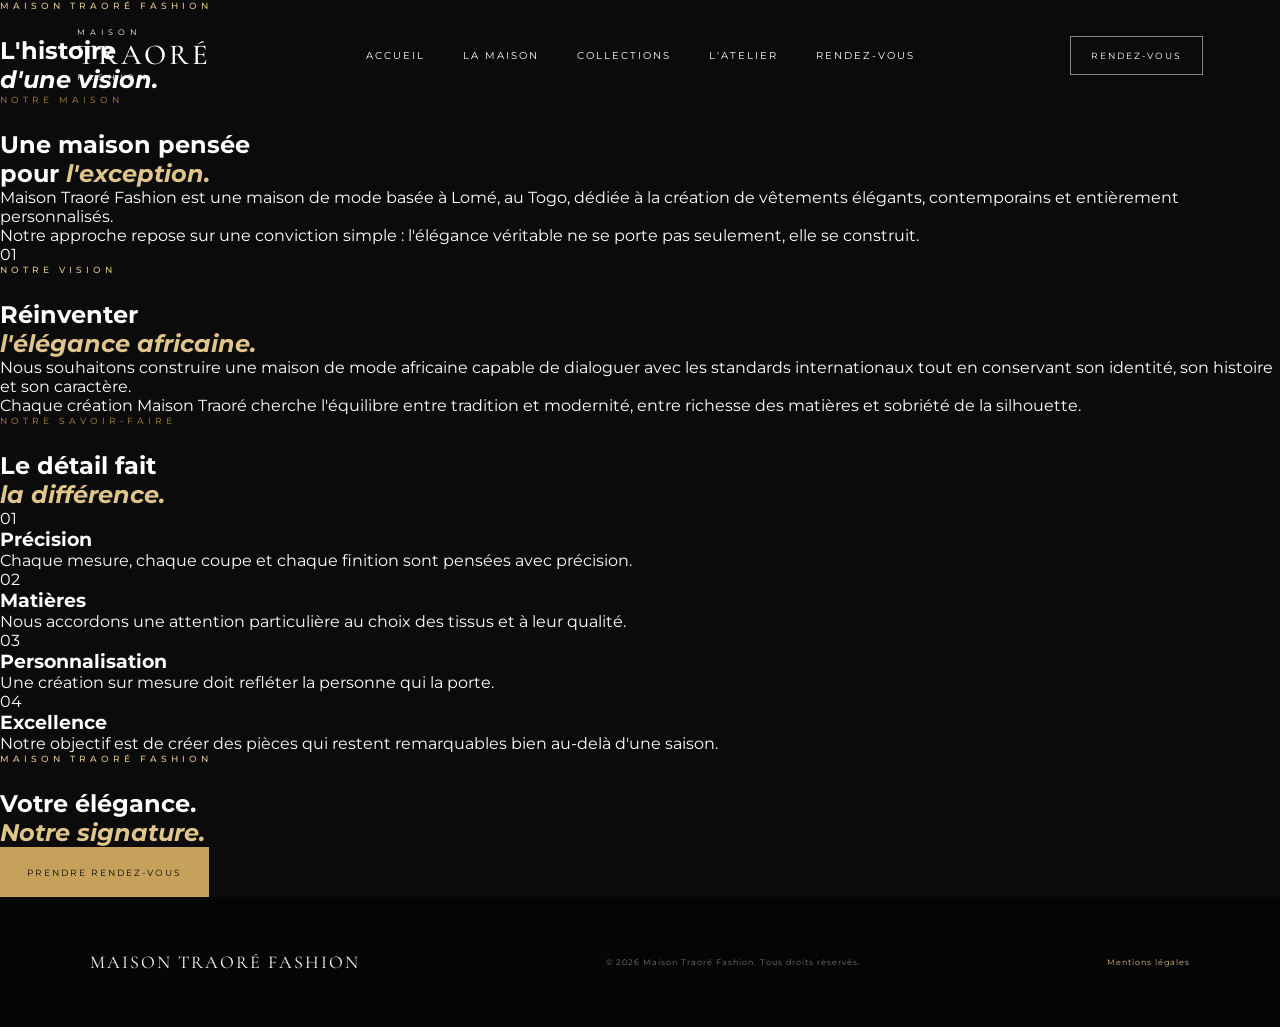
==== about.html @ be3bb326 "Create La Maison page" ====
<!DOCTYPE html>
<html lang="fr">
<head>
    <meta charset="UTF-8">
    <meta name="viewport" content="width=device-width, initial-scale=1.0">

    <title>La Maison | Maison Traoré Fashion</title>

    <meta name="description" content="Découvrez l'histoire, la vision et le savoir-faire de Maison Traoré Fashion à Lomé, Togo.">

    <link rel="preconnect" href="https://fonts.googleapis.com">
    <link rel="preconnect" href="https://fonts.gstatic.com" crossorigin>

    <link href="https://fonts.googleapis.com/css2?family=Cormorant+Garamond:wght@300;400;500;600;700&family=Montserrat:wght@300;400;500;600&display=swap" rel="stylesheet">

    <link rel="stylesheet" href="css/style.css">
</head>

<body>

    <!-- HEADER -->

    <header class="header">

        <a href="index.html" class="logo">
            <span>MAISON</span>
            <strong>TRAORÉ</strong>
            <span>FASHION</span>
        </a>

        <nav class="navigation">

            <a href="index.html">Accueil</a>
            <a href="about.html">La Maison</a>
            <a href="index.html#collections">Collections</a>
            <a href="index.html#atelier">L'Atelier</a>
            <a href="index.html#rendez-vous">Rendez-vous</a>

        </nav>

        <a href="index.html#rendez-vous" class="header-button">
            Rendez-vous
        </a>

        <button class="menu-button" aria-label="Menu">
            <span></span>
            <span></span>
        </button>

    </header>


    <!-- PAGE HERO -->

    <main>

        <section class="page-hero">

            <div class="page-hero-overlay"></div>

            <div class="page-hero-content">

                <p class="eyebrow">
                    MAISON TRAORÉ FASHION
                </p>

                <h1>
                    L'histoire<br>
                    <em>d'une vision.</em>
                </h1>

            </div>

        </section>


        <!-- INTRODUCTION -->

        <section class="about-intro">

            <p class="eyebrow dark">
                NOTRE MAISON
            </p>

            <h2>
                Une maison pensée<br>
                pour <em>l'exception.</em>
            </h2>

            <div class="about-text">

                <p>
                    Maison Traoré Fashion est une maison de mode basée à
                    Lomé, au Togo, dédiée à la création de vêtements
                    élégants, contemporains et entièrement personnalisés.
                </p>

                <p>
                    Notre approche repose sur une conviction simple :
                    l'élégance véritable ne se porte pas seulement,
                    elle se construit.
                </p>

            </div>

        </section>


        <!-- VISION -->

        <section class="vision">

            <div class="vision-number">
                01
            </div>

            <div class="vision-content">

                <p class="eyebrow">
                    NOTRE VISION
                </p>

                <h2>
                    Réinventer<br>
                    <em>l'élégance africaine.</em>
                </h2>

                <p>
                    Nous souhaitons construire une maison de mode africaine
                    capable de dialoguer avec les standards internationaux
                    tout en conservant son identité, son histoire et son
                    caractère.
                </p>

                <p>
                    Chaque création Maison Traoré cherche l'équilibre entre
                    tradition et modernité, entre richesse des matières et
                    sobriété de la silhouette.
                </p>

            </div>

        </section>


        <!-- SAVOIR FAIRE -->

        <section class="savoir-faire">

            <div class="savoir-heading">

                <p class="eyebrow dark">
                    NOTRE SAVOIR-FAIRE
                </p>

                <h2>
                    Le détail fait<br>
                    <em>la différence.</em>
                </h2>

            </div>


            <div class="savoir-grid">

                <div class="savoir-item">

                    <span>01</span>

                    <h3>
                        Précision
                    </h3>

                    <p>
                        Chaque mesure, chaque coupe et chaque finition
                        sont pensées avec précision.
                    </p>

                </div>


                <div class="savoir-item">

                    <span>02</span>

                    <h3>
                        Matières
                    </h3>

                    <p>
                        Nous accordons une attention particulière au choix
                        des tissus et à leur qualité.
                    </p>

                </div>


                <div class="savoir-item">

                    <span>03</span>

                    <h3>
                        Personnalisation
                    </h3>

                    <p>
                        Une création sur mesure doit refléter la personne
                        qui la porte.
                    </p>

                </div>


                <div class="savoir-item">

                    <span>04</span>

                    <h3>
                        Excellence
                    </h3>

                    <p>
                        Notre objectif est de créer des pièces qui restent
                        remarquables bien au-delà d'une saison.
                    </p>

                </div>

            </div>

        </section>


        <!-- SIGNATURE -->

        <section class="signature">

            <div>

                <p class="eyebrow">
                    MAISON TRAORÉ FASHION
                </p>

                <h2>
                    Votre élégance.<br>
                    <em>Notre signature.</em>
                </h2>

                <a href="index.html#rendez-vous" class="button button-gold">
                    Prendre rendez-vous
                </a>

            </div>

        </section>

    </main>


    <!-- FOOTER -->

    <footer class="footer">

        <div class="footer-logo">
            MAISON TRAORÉ FASHION
        </div>

        <p>
            © 2026 Maison Traoré Fashion. Tous droits réservés.
        </p>

        <a href="mentions-legales.html">
            Mentions légales
        </a>

    </footer>


    <script src="js/script.js"></script>

</body>
</html>
---- css/style.css ----
/* =====================================================
   MAISON TRAORÉ FASHION
   Luxury Haute Couture Website
   ===================================================== */

:root {
    --black: #0b0b0b;
    --dark: #111111;
    --cream: #f4f0e8;
    --white: #ffffff;
    --gold: #c6a15b;
    --gold-light: #e0c58b;
    --gray: #777777;

    --serif: "Cormorant Garamond", serif;
    --sans: "Montserrat", sans-serif;
}


/* ================= RESET ================= */

* {
    margin: 0;
    padding: 0;
    box-sizing: border-box;
}

html {
    scroll-behavior: smooth;
}

body {
    background: var(--black);
    color: var(--white);
    font-family: var(--sans);
    overflow-x: hidden;
}

a {
    color: inherit;
    text-decoration: none;
}

button {
    font-family: inherit;
}


/* ================= HEADER ================= */

.header {
    position: absolute;
    top: 0;
    left: 0;

    width: 100%;
    height: 110px;

    padding: 0 6vw;

    display: flex;
    align-items: center;
    justify-content: space-between;

    z-index: 100;
}

.logo {
    display: flex;
    flex-direction: column;

    line-height: 0.85;

    letter-spacing: 4px;
}

.logo span {
    font-size: 8px;
    letter-spacing: 5px;
}

.logo strong {
    margin: 7px 0;

    font-family: var(--serif);
    font-size: 29px;
    font-weight: 500;
    letter-spacing: 3px;
}

.navigation {
    display: flex;
    gap: 38px;
}

.navigation a {
    position: relative;

    font-size: 10px;
    letter-spacing: 2px;
    text-transform: uppercase;

    transition: 0.3s;
}

.navigation a::after {
    content: "";

    position: absolute;
    bottom: -8px;
    left: 0;

    width: 0;
    height: 1px;

    background: var(--gold);

    transition: 0.3s;
}

.navigation a:hover {
    color: var(--gold-light);
}

.navigation a:hover::after {
    width: 100%;
}

.header-button {
    border: 1px solid rgba(255,255,255,0.5);

    padding: 13px 20px;

    font-size: 9px;
    letter-spacing: 2px;
    text-transform: uppercase;

    transition: 0.3s;
}

.header-button:hover {
    background: var(--gold);
    border-color: var(--gold);
    color: var(--black);
}

.menu-button {
    display: none;
}


/* ================= HERO ================= */

.hero {
    position: relative;

    height: 100vh;
    min-height: 700px;

    display: flex;
    align-items: center;

    overflow: hidden;
}

.hero-image {
    position: absolute;
    inset: 0;

    background-image: url("../images/hero.jpg");
    background-size: cover;
    background-position: center;
    
    transform: scale(1.02);
}

.hero-overlay {
    position: absolute;
    inset: 0;

    background:
        linear-gradient(
            90deg,
            rgba(0,0,0,0.85) 0%,
            rgba(0,0,0,0.45) 45%,
            rgba(0,0,0,0.15) 100%
        );
}

.hero-content {
    position: relative;
    z-index: 2;

    width: min(900px, 90%);

    margin-left: 10vw;

    padding-top: 80px;
}

.eyebrow {
    color: var(--gold-light);

    font-size: 9px;
    font-weight: 500;

    letter-spacing: 4px;
    text-transform: uppercase;

    margin-bottom: 25px;
}

.hero h1 {
    font-family: var(--serif);

    font-size: clamp(70px, 9vw, 145px);

    line-height: 0.78;

    font-weight: 400;

    letter-spacing: -4px;
}

.hero h1 em,
h2 em {
    color: var(--gold-light);
    font-style: italic;
}

.hero-description {
    max-width: 470px;

    margin-top: 38px;

    color: rgba(255,255,255,0.75);

    font-size: 12px;
    line-height: 2;

    font-weight: 300;
}

.hero-buttons {
    display: flex;
    gap: 15px;

    margin-top: 40px;
}

.button {
    display: inline-flex;
    align-items: center;
    justify-content: center;

    min-height: 50px;

    padding: 0 27px;

    font-size: 9px;
    letter-spacing: 2px;
    text-transform: uppercase;

    transition: 0.35s;
}

.button-gold {
    background: var(--gold);
    color: var(--black);
}

.button-gold:hover {
    background: var(--gold-light);
    transform: translateY(-3px);
}

.button-outline {
    border: 1px solid rgba(255,255,255,0.55);
}

.button-outline:hover {
    background: var(--white);
    color: var(--black);
}

.hero-scroll {
    position: absolute;

    right: 5vw;
    bottom: 45px;

    display: flex;
    align-items: center;
    gap: 15px;

    transform: rotate(90deg);
}

.hero-scroll span {
    width: 45px;
    height: 1px;

    background: var(--gold);
}

.hero-scroll p {
    font-size: 8px;
    letter-spacing: 3px;
}


/* ================= INTRO ================= */

.intro {
    position: relative;

    min-height: 720px;

    padding: 150px 12vw;

    display: flex;
    justify-content: center;
    align-items: center;

    background: var(--cream);
    color: var(--black);
}

.section-number {
    position: absolute;

    top: 70px;
    left: 7vw;

    color: var(--gold);

    font-family: var(--serif);
    font-size: 18px;
}

.intro-content {
    max-width: 750px;
}

.eyebrow.dark {
    color: #8c6c32;
}

.intro h2,
.sur-mesure h2 {
    font-family: var(--serif);

    font-size: clamp(55px, 7vw, 100px);

    line-height: 0.82;

    font-weight: 400;

    margin-bottom: 45px;
}

.intro p:not(.eyebrow) {
    max-width: 580px;

    color: #555;

    font-size: 13px;
    line-height: 2;

    margin-bottom: 18px;
}

.text-link {
    display: inline-flex;
    gap: 20px;

    margin-top: 25px;

    padding-bottom: 10px;

    border-bottom: 1px solid var(--black);

    font-size: 9px;
    letter-spacing: 2px;
    text-transform: uppercase;
}

.text-link span {
    color: var(--gold);
    font-size: 15px;
}


/* ================= COLLECTIONS ================= */

.collections {
    padding: 140px 7vw;

    background: var(--black);
}

.section-heading {
    display: flex;
    align-items: flex-end;
    justify-content: space-between;

    margin-bottom: 70px;
}

.section-heading h2 {
    font-family: var(--serif);

    font-size: clamp(55px, 7vw, 95px);

    line-height: 0.8;

    font-weight: 400;
}

.heading-description {
    max-width: 280px;

    color: #888;

    font-size: 11px;
    line-height: 1.9;
}

.collection-grid {
    display: grid;

    grid-template-columns: repeat(2, 1fr);

    gap: 22px;
}

.collection-card {
    position: relative;

    min-height: 560px;

    overflow: hidden;

    background: #181818;
}

.collection-card.card-large {
    grid-row: span 2;
    min-height: 900px;
}

.collection-card.card-wide {
    grid-column: span 2;
}

.collection-image {
    position: absolute;
    inset: 0;

    background-size: cover;
    background-position: center;

    transition: transform 0.8s ease;
}

.collection-card:hover .collection-image {
    transform: scale(1.06);
}

.homme {
    background-image:
        linear-gradient(rgba(0,0,0,0.15), rgba(0,0,0,0.35)),
        url("../images/F1AD468E-EC3C-457F-8D33-9F232C5706E4.png");
}

.femme {
    background-image:
        linear-gradient(rgba(0,0,0,0.15), rgba(0,0,0,0.35)),
        url("../images/femme.jpg");
}

.enfant {
    background-image:
        linear-gradient(rgba(0,0,0,0.15), rgba(0,0,0,0.35)),
        url("../images/enfant.jpg");
}

.ceremony {
    background-image:
        linear-gradient(rgba(0,0,0,0.15), rgba(0,0,0,0.35)),
        url("../images/ceremony.jpg");
}

.collection-info {
    position: absolute;

    left: 35px;
    bottom: 32px;

    z-index: 2;
}

.collection-info span {
    color: var(--gold-light);

    font-size: 9px;
    letter-spacing: 3px;
}

.collection-info h3 {
    margin: 8px 0 3px;

    font-family: var(--serif);

    font-size: 45px;

    font-weight: 400;
}

.collection-info p {
    color: rgba(255,255,255,0.7);

    font-size: 9px;
    letter-spacing: 1px;
}


/* ================= ATELIER ================= */

.atelier {
    position: relative;

    min-height: 750px;

    display: flex;
    align-items: center;

    overflow: hidden;
}

.atelier-image {
    position: absolute;
    inset: 0;

    background-image:
        linear-gradient(
            90deg,
            rgba(0,0,0,0.85),
            rgba(0,0,0,0.25)
        ),
        url("../images/atelier.jpg");

    background-size: cover;
    background-position: center;
}

.atelier-content {
    position: relative;

    z-index: 2;

    width: min(650px, 90%);

    margin-left: 10vw;
}

.atelier h2 {
    font-family: var(--serif);

    font-size: clamp(60px, 8vw, 105px);

    line-height: 0.82;

    font-weight: 400;

    margin-bottom: 35px;
}

.atelier p:not(.eyebrow) {
    max-width: 450px;

    color: rgba(255,255,255,0.7);

    font-size: 12px;
    line-height: 2;

    margin-bottom: 35px;
}


/* ================= SUR MESURE ================= */

.sur-mesure {
    min-height: 700px;

    padding: 150px 12vw;

    display: flex;
    align-items: center;

    background: var(--cream);

    color: var(--black);
}

.sur-mesure-content {
    max-width: 700px;
}

.sur-mesure p:not(.eyebrow) {
    max-width: 550px;

    color: #555;

    font-size: 13px;
    line-height: 2;

    margin-bottom: 35px;
}

.button-dark {
    background: var(--black);
    color: var(--white);
}

.button-dark:hover {
    background: var(--gold);
    color: var(--black);
}


/* ================= APPOINTMENT ================= */

.appointment {
    min-height: 650px;

    display: flex;
    align-items: center;
    justify-content: center;

    text-align: center;

    background:
        radial-gradient(
            circle at center,
            #242424 0%,
            #0b0b0b 55%
        );
}

.appointment-inner {
    width: min(800px, 90%);
}

.appointment h2 {
    font-family: var(--serif);

    font-size: clamp(60px, 8vw, 110px);

    line-height: 0.8;

    font-weight: 400;

    margin-bottom: 35px;
}

.appointment p:not(.eyebrow) {
    max-width: 430px;

    margin: 0 auto 35px;

    color: #999;

    font-size: 12px;
    line-height: 2;
}


/* ================= CONTACT ================= */

.contact {
    padding: 120px 10vw;

    display: flex;
    justify-content: space-between;
    align-items: flex-start;

    background: var(--cream);

    color: var(--black);
}

.contact h2 {
    font-family: var(--serif);

    font-size: clamp(60px, 7vw, 100px);

    line-height: 0.8;

    font-weight: 400;
}

.contact-details {
    width: 300px;
}

.contact-details p {
    padding: 20px 0;

    border-bottom: 1px solid #ccc;

    font-family: var(--serif);

    font-size: 22px;
}

.contact-details span {
    display: block;

    margin-bottom: 6px;

    color: #777;

    font-family: var(--sans);

    font-size: 8px;
    letter-spacing: 2px;
}


/* ================= FOOTER ================= */

.footer {
    min-height: 130px;

    padding: 0 7vw;

    display: flex;
    align-items: center;
    justify-content: space-between;

    background: #050505;

    color: #777;

    font-size: 8px;
    letter-spacing: 1px;
}

.footer-logo {
    color: var(--white);

    font-family: var(--serif);

    font-size: 18px;

    letter-spacing: 2px;
}

.footer a {
    color: var(--gold-light);
}


/* ================= MOBILE ================= */

@media (max-width: 800px) {

    .header {
        height: 85px;

        padding: 0 6vw;
    }

    .navigation,
    .header-button {
        display: none;
    }

    .menu-button {
        display: flex;

        width: 35px;
        height: 35px;

        border: none;

        background: transparent;

        flex-direction: column;
        justify-content: center;
        gap: 7px;
    }

    .menu-button span {
        width: 28px;
        height: 1px;

        background: var(--white);
    }

    .hero {
        min-height: 720px;
    }

    .hero-content {
        margin-left: 6vw;
    }

    .hero h1 {
        font-size: clamp(62px, 18vw, 100px);
    }

    .hero-description {
        max-width: 330px;
    }

    .hero-buttons {
        flex-direction: column;
        align-items: flex-start;
    }

    .hero-scroll {
        display: none;
    }

    .intro,
    .sur-mesure {
        min-height: 600px;

        padding: 100px 8vw;
    }

    .intro h2,
    .sur-mesure h2 {
        font-size: 65px;
    }

    .collections {
        padding: 100px 6vw;
    }

    .section-heading {
        display: block;
    }

    .heading-description {
        margin-top: 30px;
    }

    .collection-grid {
        grid-template-columns: 1fr;
    }

    .collection-card,
    .collection-card.card-large {
        min-height: 600px;
    }

    .collection-card.card-large {
        grid-row: auto;
    }

    .collection-card.card-wide {
        grid-column: auto;
    }

    .atelier {
        min-height: 650px;
    }

    .atelier-content {
        margin-left: 7vw;
    }

    .atelier h2 {
        font-size: 65px;
    }

    .contact {
        padding: 90px 8vw;

        display: block;
    }

    .contact-details {
        width: 100%;

        margin-top: 60px;
    }

    .footer {
        min-height: 180px;

        padding: 35px 7vw;

        flex-direction: column;

        justify-content: center;

        gap: 20px;

        text-align: center;
    }
/* ================= JS ANIMATIONS ================= */

.reveal {
    opacity: 0;
    transform: translateY(35px);
    transition:
        opacity 0.9s ease,
        transform 0.9s ease;
}

.reveal-visible {
    opacity: 1;
    transform: translateY(0);
}


/* ================= HEADER SCROLL ================= */

.header {
    transition:
        background 0.4s ease,
        backdrop-filter 0.4s ease;
}

.header-scrolled {
    position: fixed;

    height: 80px;

    background: rgba(8, 8, 8, 0.88);

    backdrop-filter: blur(15px);

    border-bottom: 1px solid rgba(255,255,255,0.08);
}


/* ================= MOBILE MENU ================= */

@media (max-width: 800px) {

    .navigation.menu-open {
        display: flex;

        position: fixed;

        top: 0;
        left: 0;

        width: 100%;
        height: 100vh;

        padding: 120px 10vw;

        background: rgba(5,5,5,0.98);

        flex-direction: column;
        justify-content: flex-start;

        gap: 30px;

        z-index: 90;
    }

    .navigation.menu-open a {
        font-family: var(--serif);

        font-size: 35px;

        letter-spacing: 1px;

        text-transform: none;
    }

    .menu-button {
        position: relative;
        z-index: 100;
    }

    .menu-button.active span:first-child {
        transform: translateY(4px) rotate(45deg);
    }

    .menu-button.active span:last-child {
        transform: translateY(-4px) rotate(-45deg);
    }

    .menu-button span {
        transition: transform 0.3s ease;
    }

}
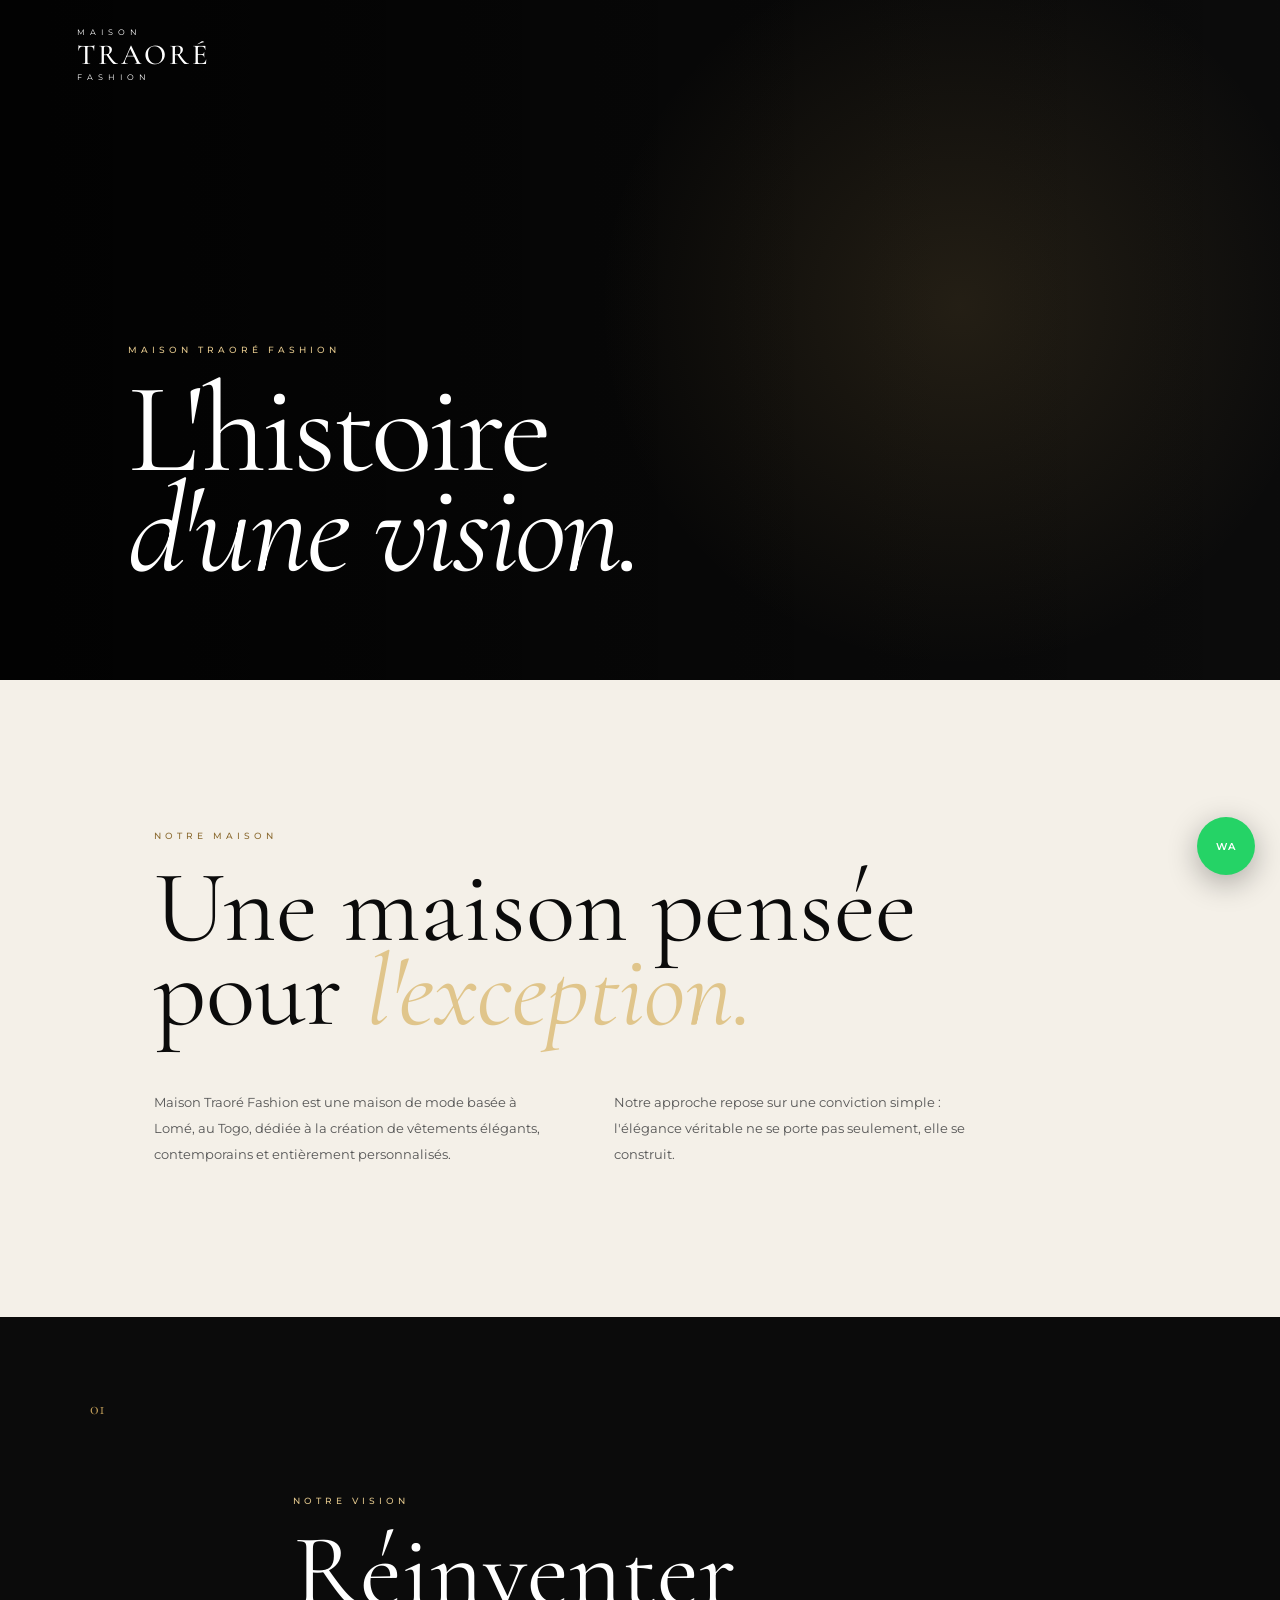
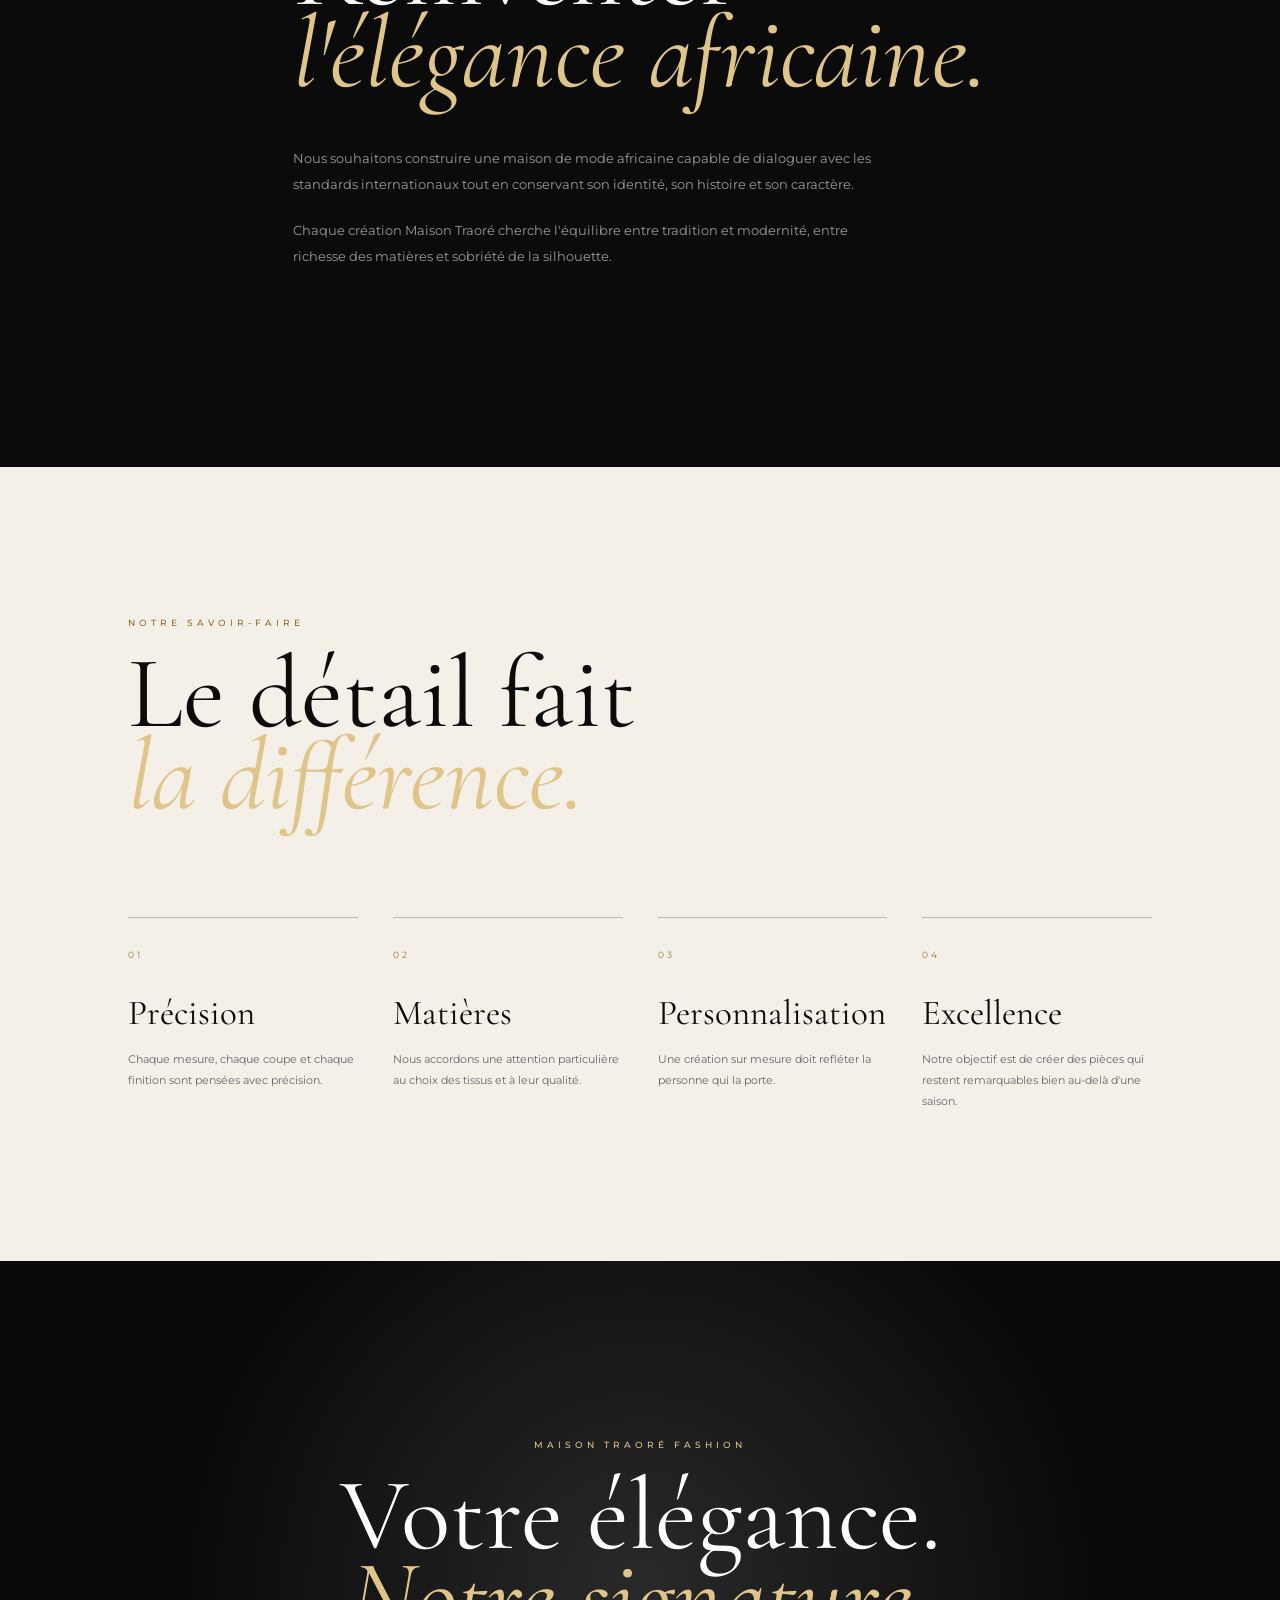
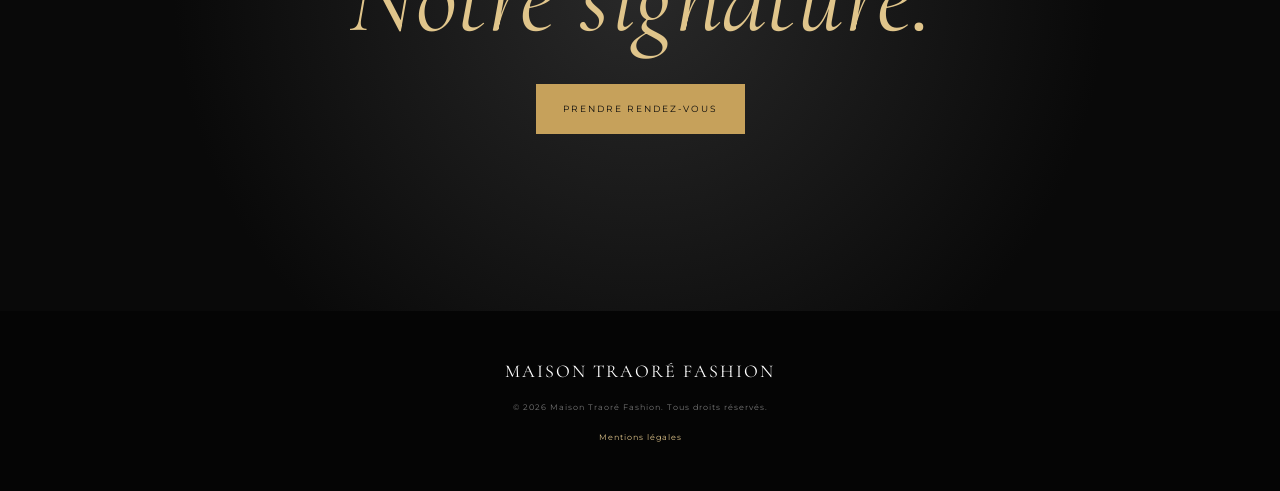
==== commit 82b63c80: "Add WhatsApp to Maison page" ====
--- a/about.html
+++ b/about.html
@@ -275,7 +275,14 @@
 
     </footer>
 
-
+<a
+    href="https://wa.me/22800000000"
+    class="whatsapp-float"
+    target="_blank"
+    aria-label="Contacter Maison Traoré Fashion sur WhatsApp"
+>
+    WA
+</a>
     <script src="js/script.js"></script>
 
 </body>
--- a/css/style.css
+++ b/css/style.css
@@ -766,38 +766,101 @@
 
 @media (max-width: 800px) {
 
-    .header {
-        height: 85px;
-
-        padding: 0 6vw;
+.header {
+    position: relative;
+
+    z-index: 1000;
+
+    height: 85px;
+
+    padding: 0 6vw;
+}
     }
 
     .navigation,
     .header-button {
         display: none;
     }
-
-    .menu-button {
-        display: flex;
-
-        width: 35px;
-        height: 35px;
-
-        border: none;
-
-        background: transparent;
-
-        flex-direction: column;
-        justify-content: center;
-        gap: 7px;
-    }
-
-    .menu-button span {
-        width: 28px;
-        height: 1px;
-
-        background: var(--white);
-    }
+.navigation.menu-open {
+    position: fixed;
+
+    top: 0;
+    left: 0;
+
+    width: 100%;
+    height: 100vh;
+
+    padding: 120px 8vw 60px;
+
+    display: flex;
+
+    flex-direction: column;
+
+    align-items: flex-start;
+
+    justify-content: center;
+
+    gap: 25px;
+
+    background: rgba(10, 10, 10, 0.98);
+
+    z-index: 100;
+
+    overflow-y: auto;
+}
+
+.navigation.menu-open a {
+    display: block;
+
+    color: var(--white);
+
+    font-family: var(--serif);
+
+    font-size: 42px;
+
+    line-height: 1;
+
+    text-decoration: none;
+}
+
+.navigation.menu-open a:hover {
+    color: var(--gold);
+}
+   .menu-button {
+    position: relative;
+
+    z-index: 1000;
+
+    display: flex;
+
+    width: 35px;
+    height: 35px;
+
+    border: none;
+
+    background: transparent;
+
+    flex-direction: column;
+    justify-content: center;
+
+    gap: 7px;
+
+    cursor: pointer;
+
+    pointer-events: auto;
+}
+    }
+
+.menu-button span {
+    display: block;
+
+    width: 28px;
+    height: 1px;
+
+    background: var(--white);
+
+    pointer-events: none;
+}
 
     .hero {
         min-height: 720px;
@@ -993,4 +1056,1188 @@
         transition: transform 0.3s ease;
     }
 
-}
+}/* =====================================================
+   LA MAISON — ABOUT PAGE
+   ===================================================== */
+
+.page-hero {
+    position: relative;
+
+    min-height: 680px;
+
+    display: flex;
+    align-items: flex-end;
+
+    padding: 0 10vw 100px;
+
+    overflow: hidden;
+
+    background:
+        linear-gradient(
+            90deg,
+            rgba(0,0,0,0.9),
+            rgba(0,0,0,0.35)
+        ),
+        #111;
+}
+
+.page-hero-content {
+    position: relative;
+
+    z-index: 2;
+
+    max-width: 900px;
+}
+
+.page-hero h1 {
+    font-family: var(--serif);
+
+    font-size: clamp(75px, 10vw, 140px);
+
+    line-height: 0.78;
+
+    font-weight: 400;
+
+    letter-spacing: -4px;
+}
+
+.page-hero-overlay {
+    position: absolute;
+    inset: 0;
+
+    background:
+        radial-gradient(
+            circle at 75% 45%,
+            rgba(198,161,91,0.14),
+            transparent 35%
+        );
+}
+
+
+/* ================= ABOUT INTRO ================= */
+
+.about-intro {
+    padding: 150px 12vw;
+
+    background: var(--cream);
+
+    color: var(--black);
+}
+
+.about-intro h2 {
+    max-width: 900px;
+
+    margin-bottom: 55px;
+
+    font-family: var(--serif);
+
+    font-size: clamp(60px, 8vw, 110px);
+
+    line-height: 0.82;
+
+    font-weight: 400;
+}
+
+.about-text {
+    max-width: 850px;
+
+    display: grid;
+
+    grid-template-columns: 1fr 1fr;
+
+    gap: 70px;
+}
+
+.about-text p {
+    color: #555;
+
+    font-size: 13px;
+
+    line-height: 2;
+}
+
+
+/* ================= VISION ================= */
+
+.vision {
+    position: relative;
+
+    min-height: 750px;
+
+    padding: 150px 12vw;
+
+    display: flex;
+
+    align-items: center;
+
+    background: var(--black);
+}
+
+.vision-number {
+    position: absolute;
+
+    top: 80px;
+    left: 7vw;
+
+    color: var(--gold);
+
+    font-family: var(--serif);
+
+    font-size: 18px;
+}
+
+.vision-content {
+    max-width: 850px;
+
+    margin-left: auto;
+    margin-right: auto;
+}
+
+.vision h2 {
+    margin-bottom: 50px;
+
+    font-family: var(--serif);
+
+    font-size: clamp(60px, 8vw, 110px);
+
+    line-height: 0.8;
+
+    font-weight: 400;
+}
+
+.vision-content > p:not(.eyebrow) {
+    max-width: 600px;
+
+    color: #999;
+
+    font-size: 13px;
+
+    line-height: 2;
+
+    margin-bottom: 20px;
+}
+
+
+/* ================= SAVOIR-FAIRE ================= */
+
+.savoir-faire {
+    padding: 150px 10vw;
+
+    background: var(--cream);
+
+    color: var(--black);
+}
+
+.savoir-heading {
+    margin-bottom: 100px;
+}
+
+.savoir-heading h2 {
+    font-family: var(--serif);
+
+    font-size: clamp(60px, 8vw, 105px);
+
+    line-height: 0.8;
+
+    font-weight: 400;
+}
+
+.savoir-grid {
+    display: grid;
+
+    grid-template-columns: repeat(4, 1fr);
+
+    gap: 35px;
+}
+
+.savoir-item {
+    padding-top: 25px;
+
+    border-top: 1px solid #bbb;
+}
+
+.savoir-item span {
+    color: #9b773a;
+
+    font-size: 9px;
+
+    letter-spacing: 3px;
+}
+
+.savoir-item h3 {
+    margin: 30px 0 15px;
+
+    font-family: var(--serif);
+
+    font-size: 35px;
+
+    font-weight: 400;
+}
+
+.savoir-item p {
+    color: #666;
+
+    font-size: 11px;
+
+    line-height: 1.9;
+}
+
+
+/* ================= SIGNATURE ================= */
+
+.signature {
+    min-height: 650px;
+
+    padding: 120px 8vw;
+
+    display: flex;
+
+    align-items: center;
+
+    justify-content: center;
+
+    text-align: center;
+
+    background:
+        radial-gradient(
+            circle at center,
+            #292929,
+            #090909 65%
+        );
+}
+
+.signature h2 {
+    margin-bottom: 45px;
+
+    font-family: var(--serif);
+
+    font-size: clamp(60px, 8vw, 110px);
+
+    line-height: 0.8;
+
+    font-weight: 400;
+}
+
+
+/* ================= MOBILE ABOUT ================= */
+
+@media (max-width: 800px) {
+
+    .page-hero {
+        min-height: 620px;
+
+        padding: 0 7vw 80px;
+    }
+
+    .page-hero h1 {
+        font-size: 70px;
+
+        letter-spacing: -2px;
+    }
+
+    .about-intro {
+        padding: 100px 8vw;
+    }
+
+    .about-intro h2 {
+        font-size: 65px;
+    }
+
+    .about-text {
+        grid-template-columns: 1fr;
+
+        gap: 25px;
+    }
+
+    .vision {
+        min-height: 650px;
+
+        padding: 100px 8vw;
+    }
+
+    .vision h2 {
+        font-size: 65px;
+    }
+
+    .savoir-faire {
+        padding: 100px 8vw;
+    }
+
+    .savoir-heading {
+        margin-bottom: 60px;
+    }
+
+    .savoir-heading h2 {
+        font-size: 65px;
+    }
+
+    .savoir-grid {
+        grid-template-columns: 1fr;
+
+        gap: 50px;
+    }
+
+    .signature {
+        min-height: 550px;
+    }
+
+    .signature h2 {
+        font-size: 65px;
+       /* =====================================================
+   COLLECTIONS PAGE
+   ===================================================== */
+
+.collection-page-hero {
+    min-height: 700px;
+}
+
+
+/* ================= INTRO ================= */
+
+.collection-intro {
+    padding: 150px 12vw;
+
+    background: var(--cream);
+
+    color: var(--black);
+}
+
+.collection-intro h2 {
+    max-width: 900px;
+
+    margin-bottom: 45px;
+
+    font-family: var(--serif);
+
+    font-size: clamp(65px, 8vw, 115px);
+
+    line-height: 0.8;
+
+    font-weight: 400;
+}
+
+.collection-intro > p:last-child {
+    max-width: 650px;
+
+    color: #666;
+
+    font-size: 13px;
+
+    line-height: 2;
+}
+
+
+/* ================= COLLECTION LIST ================= */
+
+.collection-list {
+    background: var(--black);
+}
+
+
+/* ================= COLLECTION FEATURE ================= */
+
+.collection-feature {
+    position: relative;
+
+    min-height: 700px;
+
+    display: flex;
+
+    align-items: center;
+
+    overflow: hidden;
+
+    text-decoration: none;
+
+    color: white;
+
+    border-bottom: 1px solid rgba(255,255,255,0.1);
+}
+
+
+.collection-feature-image {
+    position: absolute;
+
+    inset: 0;
+
+    background-position: center;
+
+    background-size: cover;
+
+    background-repeat: no-repeat;
+
+    background-color: #171717;
+
+    transition:
+        transform 1.2s cubic-bezier(.2,.8,.2,1),
+        filter 1.2s ease;
+}
+
+
+.collection-feature::after {
+    content: "";
+
+    position: absolute;
+
+    inset: 0;
+
+    background:
+        linear-gradient(
+            90deg,
+            rgba(0,0,0,0.85),
+            rgba(0,0,0,0.25),
+            rgba(0,0,0,0.5)
+        );
+}
+
+
+.collection-feature:hover .collection-feature-image {
+    transform: scale(1.05);
+
+    filter: brightness(1.08);
+}
+
+
+.collection-feature-info {
+    position: relative;
+
+    z-index: 2;
+
+    width: 50%;
+
+    padding: 80px 10vw;
+}
+
+
+.collection-feature-info span {
+    display: block;
+
+    margin-bottom: 35px;
+
+    color: var(--gold);
+
+    font-size: 9px;
+
+    letter-spacing: 4px;
+}
+
+
+.collection-feature-info h2 {
+    margin: 0 0 30px;
+
+    font-family: var(--serif);
+
+    font-size: clamp(65px, 8vw, 120px);
+
+    line-height: 0.78;
+
+    font-weight: 400;
+}
+
+
+.collection-feature-info p {
+    max-width: 400px;
+
+    color: rgba(255,255,255,0.7);
+
+    font-size: 12px;
+
+    line-height: 1.8;
+}
+
+
+/* ================= PRIVATE CREATION ================= */
+
+.collection-private {
+    padding: 160px 10vw;
+
+    text-align: center;
+
+    background:
+        radial-gradient(
+            circle at center,
+            #292929,
+            #090909 65%
+        );
+}
+
+
+.collection-private h2 {
+    margin: 20px auto 35px;
+
+    font-family: var(--serif);
+
+    font-size: clamp(70px, 9vw, 130px);
+
+    line-height: 0.78;
+
+    font-weight: 400;
+}
+
+
+.collection-private > p:not(.eyebrow) {
+    max-width: 500px;
+
+    margin: 0 auto 45px;
+
+    color: #999;
+
+    font-size: 12px;
+
+    line-height: 1.9;
+}
+
+
+/* ================= MOBILE COLLECTIONS ================= */
+
+@media (max-width: 800px) {
+
+    .collection-page-hero {
+        min-height: 620px;
+    }
+
+
+    .collection-intro {
+        padding: 100px 8vw;
+    }
+
+
+    .collection-intro h2 {
+        font-size: 65px;
+    }
+
+
+    .collection-feature {
+        min-height: 650px;
+
+        align-items: flex-end;
+    }
+
+
+    .collection-feature-info {
+        width: 100%;
+
+        padding: 70px 8vw;
+    }
+
+
+    .collection-feature-info h2 {
+        font-size: 68px;
+    }
+
+
+    .collection-feature::after {
+        background:
+            linear-gradient(
+                0deg,
+                rgba(0,0,0,0.9),
+                rgba(0,0,0,0.2)
+            );
+    }
+
+
+    .collection-private {
+        padding: 110px 8vw;
+    }
+
+
+    .collection-private h2 {
+        font-size: 70px;
+    }
+
+}
+    }
+
+}
+/* =====================================================
+   RENDEZ-VOUS PAGE
+   ===================================================== */
+
+.appointment-hero {
+    min-height: 700px;
+}
+
+.appointment-intro {
+    padding: 150px 12vw;
+
+    background: var(--cream);
+
+    color: var(--black);
+}
+
+.appointment-intro h2 {
+    max-width: 900px;
+
+    margin-bottom: 45px;
+
+    font-family: var(--serif);
+
+    font-size: clamp(65px, 8vw, 115px);
+
+    line-height: 0.8;
+
+    font-weight: 400;
+}
+
+.appointment-intro > p:last-child {
+    max-width: 650px;
+
+    color: #666;
+
+    font-size: 13px;
+
+    line-height: 2;
+}
+
+
+/* ================= FORM SECTION ================= */
+
+.appointment-section {
+    padding: 150px 10vw;
+
+    background: var(--black);
+}
+
+.appointment-form-wrapper {
+    max-width: 1100px;
+
+    margin: auto;
+
+    display: grid;
+
+    grid-template-columns: 0.8fr 1.2fr;
+
+    gap: 100px;
+}
+
+.appointment-form-heading h2 {
+    font-family: var(--serif);
+
+    font-size: clamp(60px, 7vw, 100px);
+
+    line-height: 0.8;
+
+    font-weight: 400;
+}
+
+
+/* ================= FORM ================= */
+
+.appointment-form {
+    width: 100%;
+}
+
+.form-group {
+    margin-bottom: 30px;
+}
+
+.form-row {
+    display: grid;
+
+    grid-template-columns: 1fr 1fr;
+
+    gap: 25px;
+}
+
+.form-group label {
+    display: block;
+
+    margin-bottom: 10px;
+
+    color: #aaa;
+
+    font-size: 9px;
+
+    letter-spacing: 2px;
+
+    text-transform: uppercase;
+}
+
+.form-group input,
+.form-group select,
+.form-group textarea {
+    width: 100%;
+
+    padding: 17px 0;
+
+    border: none;
+
+    border-bottom: 1px solid #444;
+
+    outline: none;
+
+    background: transparent;
+
+    color: white;
+
+    font-family: var(--sans);
+
+    font-size: 12px;
+
+    transition: border-color 0.3s ease;
+}
+
+.form-group input:focus,
+.form-group select:focus,
+.form-group textarea:focus {
+    border-bottom-color: var(--gold);
+}
+
+.form-group textarea {
+    resize: vertical;
+
+    min-height: 150px;
+}
+
+.form-group select {
+    appearance: none;
+
+    cursor: pointer;
+}
+
+.form-group select option {
+    background: #111;
+
+    color: white;
+}
+
+.form-group input::placeholder,
+.form-group textarea::placeholder {
+    color: #666;
+}
+
+.form-submit {
+    margin-top: 20px;
+
+    border: none;
+
+    cursor: pointer;
+}
+
+
+/* ================= WHATSAPP ================= */
+
+.appointment-whatsapp {
+    padding: 150px 8vw;
+
+    text-align: center;
+
+    background:
+        radial-gradient(
+            circle at center,
+            #292929,
+            #090909 65%
+        );
+}
+
+.appointment-whatsapp h2 {
+    margin: 20px 0 45px;
+
+    font-family: var(--serif);
+
+    font-size: clamp(60px, 8vw, 105px);
+
+    line-height: 0.8;
+
+    font-weight: 400;
+}
+
+
+/* ================= MOBILE ================= */
+
+@media (max-width: 800px) {
+
+    .appointment-hero {
+        min-height: 620px;
+    }
+
+    .appointment-intro {
+        padding: 100px 8vw;
+    }
+
+    .appointment-intro h2 {
+        font-size: 65px;
+    }
+
+    .appointment-section {
+        padding: 100px 8vw;
+    }
+
+    .appointment-form-wrapper {
+        grid-template-columns: 1fr;
+
+        gap: 70px;
+    }
+
+    .appointment-form-heading h2 {
+        font-size: 65px;
+    }
+
+    .form-row {
+        grid-template-columns: 1fr;
+
+        gap: 0;
+    }
+
+    .appointment-whatsapp {
+        padding: 100px 8vw;
+    }
+
+    .appointment-whatsapp h2 {
+        font-size: 65px;
+    }
+
+}
+/* =====================================================
+   CONTACT PAGE
+   ===================================================== */
+
+.contact-hero {
+    min-height: 700px;
+}
+
+
+/* ================= CONTACT INTRO ================= */
+
+.contact-intro {
+    padding: 150px 12vw;
+
+    background: var(--cream);
+
+    color: var(--black);
+}
+
+.contact-intro h2 {
+    max-width: 900px;
+
+    margin-bottom: 45px;
+
+    font-family: var(--serif);
+
+    font-size: clamp(65px, 8vw, 115px);
+
+    line-height: 0.8;
+
+    font-weight: 400;
+}
+
+.contact-intro > p:last-child {
+    max-width: 650px;
+
+    color: #666;
+
+    font-size: 13px;
+
+    line-height: 2;
+}
+
+
+/* ================= CONTACT DETAILS ================= */
+
+.contact-details {
+    padding: 120px 10vw;
+
+    display: grid;
+
+    grid-template-columns: repeat(2, 1fr);
+
+    gap: 1px;
+
+    background: #333;
+}
+
+.contact-detail {
+    min-height: 260px;
+
+    padding: 50px;
+
+    background: var(--black);
+}
+
+.contact-detail span {
+    display: block;
+
+    margin-bottom: 30px;
+
+    color: var(--gold);
+
+    font-size: 9px;
+
+    letter-spacing: 3px;
+}
+
+.contact-detail h3 {
+    margin-bottom: 20px;
+
+    font-family: var(--serif);
+
+    font-size: 36px;
+
+    font-weight: 400;
+}
+
+.contact-detail p {
+    color: #888;
+
+    font-size: 11px;
+
+    line-height: 1.8;
+}
+
+
+/* ================= CONTACT ACTION ================= */
+
+.contact-action {
+    padding: 160px 8vw;
+
+    text-align: center;
+
+    background:
+        radial-gradient(
+            circle at center,
+            #292929,
+            #090909 65%
+        );
+}
+
+.contact-action h2 {
+    margin: 20px 0 50px;
+
+    font-family: var(--serif);
+
+    font-size: clamp(65px, 8vw, 110px);
+
+    line-height: 0.8;
+
+    font-weight: 400;
+}
+
+
+/* ================= MOBILE ================= */
+
+@media (max-width: 800px) {
+
+    .contact-hero {
+        min-height: 620px;
+    }
+
+    .contact-intro {
+        padding: 100px 8vw;
+    }
+
+    .contact-intro h2 {
+        font-size: 65px;
+    }
+
+    .contact-details {
+        padding: 80px 8vw;
+
+        grid-template-columns: 1fr;
+    }
+
+    .contact-detail {
+        min-height: auto;
+
+        padding: 40px 30px;
+    }
+
+    .contact-detail h3 {
+        font-size: 32px;
+    }
+
+    .contact-action {
+        padding: 110px 8vw;
+    }
+
+    .contact-action h2 {
+        font-size: 65px;
+    }
+
+}
+/* =====================================================
+   MENTIONS LÉGALES
+   ===================================================== */
+
+.legal-hero {
+    min-height: 650px;
+}
+
+
+/* ================= LEGAL CONTENT ================= */
+
+.legal-content {
+    padding: 140px 12vw;
+
+    background: var(--cream);
+
+    color: var(--black);
+}
+
+.legal-intro {
+    margin-bottom: 100px;
+}
+
+.legal-intro h2 {
+    margin-top: 20px;
+
+    font-family: var(--serif);
+
+    font-size: clamp(60px, 8vw, 105px);
+
+    line-height: 0.8;
+
+    font-weight: 400;
+}
+
+
+/* ================= LEGAL BLOCKS ================= */
+
+.legal-block {
+    max-width: 900px;
+
+    margin: 0 auto;
+
+    padding: 55px 0;
+
+    border-top: 1px solid #bbb;
+}
+
+.legal-block:last-child {
+    border-bottom: 1px solid #bbb;
+}
+
+.legal-block span {
+    display: block;
+
+    margin-bottom: 25px;
+
+    color: #9b773a;
+
+    font-size: 9px;
+
+    letter-spacing: 3px;
+}
+
+.legal-block h3 {
+    margin-bottom: 25px;
+
+    font-family: var(--serif);
+
+    font-size: 38px;
+
+    font-weight: 400;
+}
+
+.legal-block p {
+    max-width: 700px;
+
+    color: #666;
+
+    font-size: 12px;
+
+    line-height: 2;
+}
+
+.legal-block strong {
+    color: var(--black);
+
+    font-weight: 500;
+}
+
+
+/* ================= MOBILE ================= */
+
+@media (max-width: 800px) {
+
+    .legal-hero {
+        min-height: 600px;
+    }
+
+    .legal-content {
+        padding: 100px 8vw;
+    }
+
+    .legal-intro {
+        margin-bottom: 60px;
+    }
+
+    .legal-intro h2 {
+        font-size: 65px;
+    }
+
+    .legal-block {
+        padding: 40px 0;
+    }
+
+    .legal-block h3 {
+        font-size: 32px;
+    }
+
+}
+/* =====================================================
+   WHATSAPP FLOATING BUTTON
+   ===================================================== */
+
+.whatsapp-float {
+    position: fixed;
+
+    right: 25px;
+    bottom: 25px;
+
+    width: 58px;
+    height: 58px;
+
+    display: flex;
+
+    align-items: center;
+    justify-content: center;
+
+    border-radius: 50%;
+
+    background: #25D366;
+
+    color: white;
+
+    text-decoration: none;
+
+    font-family: var(--sans);
+
+    font-size: 10px;
+
+    font-weight: 600;
+
+    letter-spacing: 1px;
+
+    z-index: 900;
+
+    box-shadow:
+        0 8px 30px rgba(0, 0, 0, 0.3);
+
+    transition:
+        transform 0.3s ease,
+        box-shadow 0.3s ease;
+}
+
+.whatsapp-float:hover {
+    transform: translateY(-5px);
+
+    box-shadow:
+        0 12px 35px rgba(0, 0, 0, 0.4);
+}
+
+
+/* MOBILE */
+
+@media (max-width: 800px) {
+
+    .whatsapp-float {
+        right: 18px;
+        bottom: 18px;
+
+        width: 54px;
+        height: 54px;
+
+        font-size: 9px;
+    }
+
+}
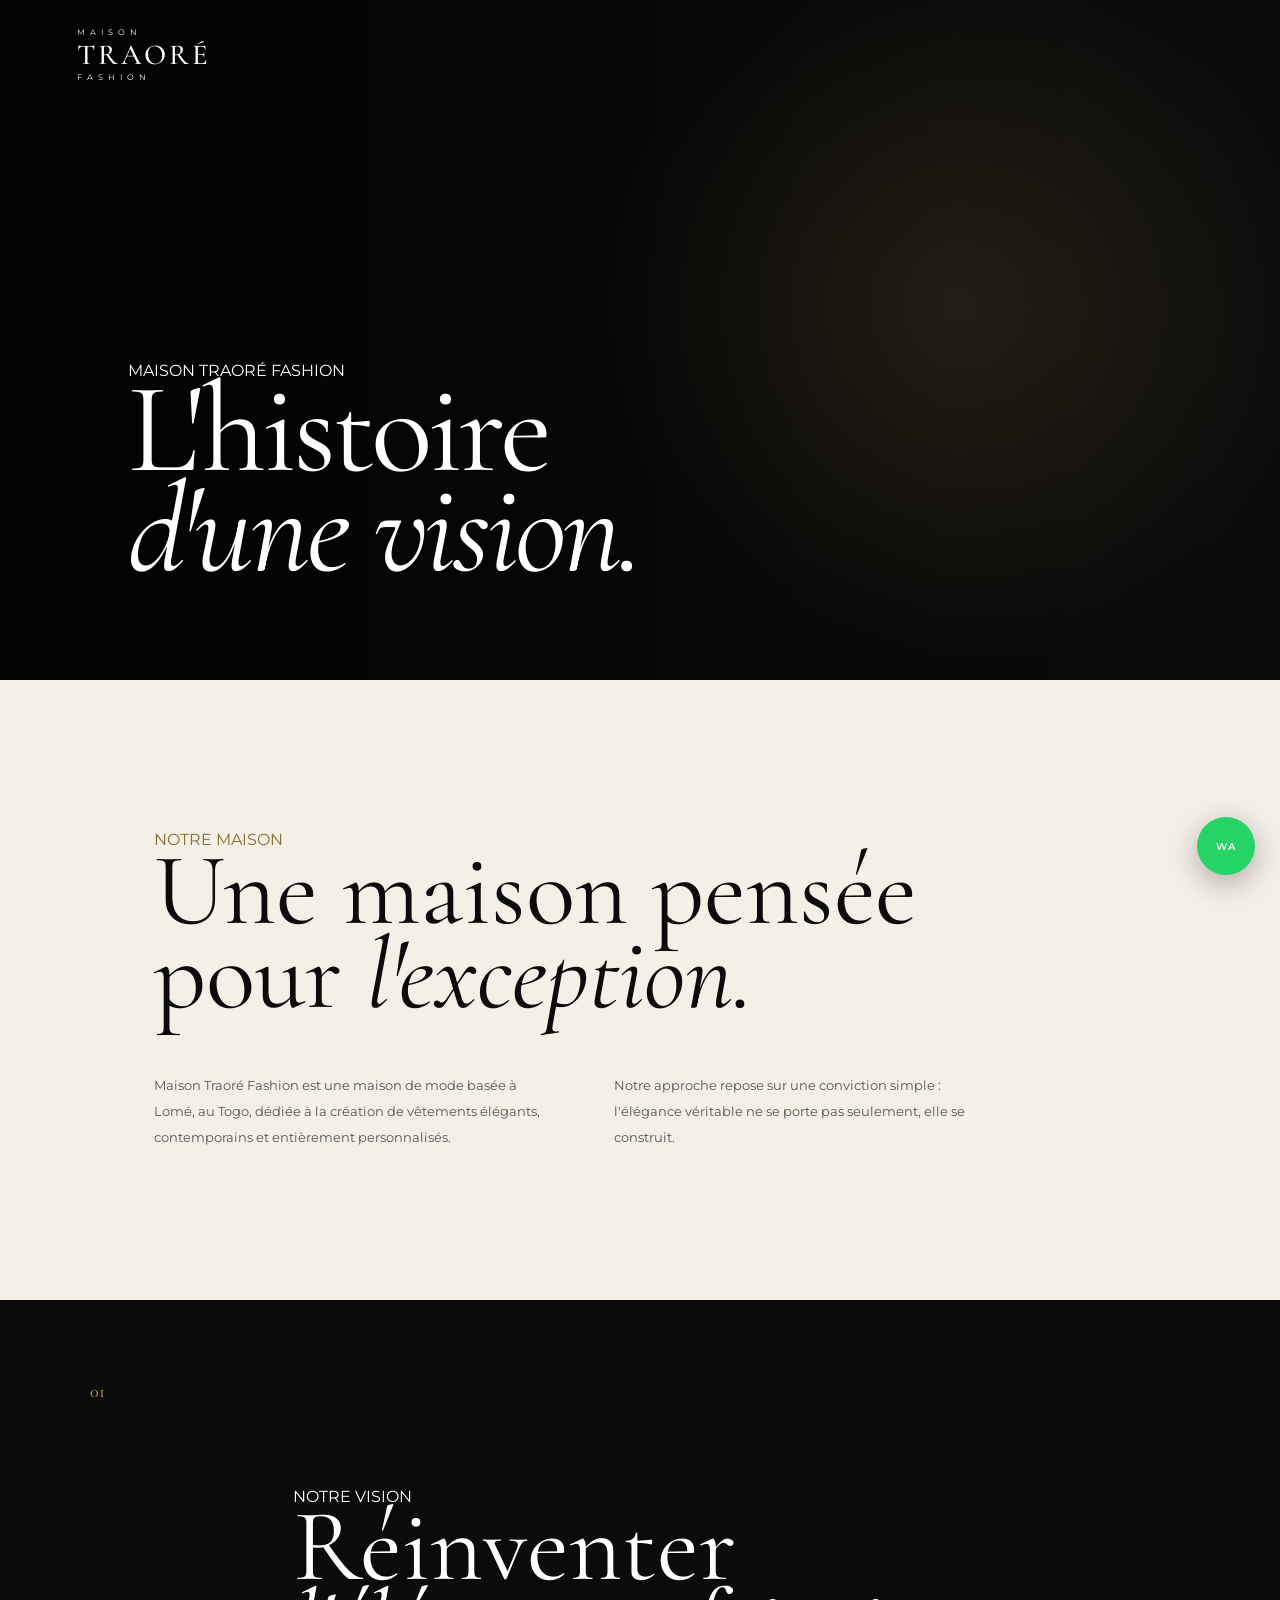
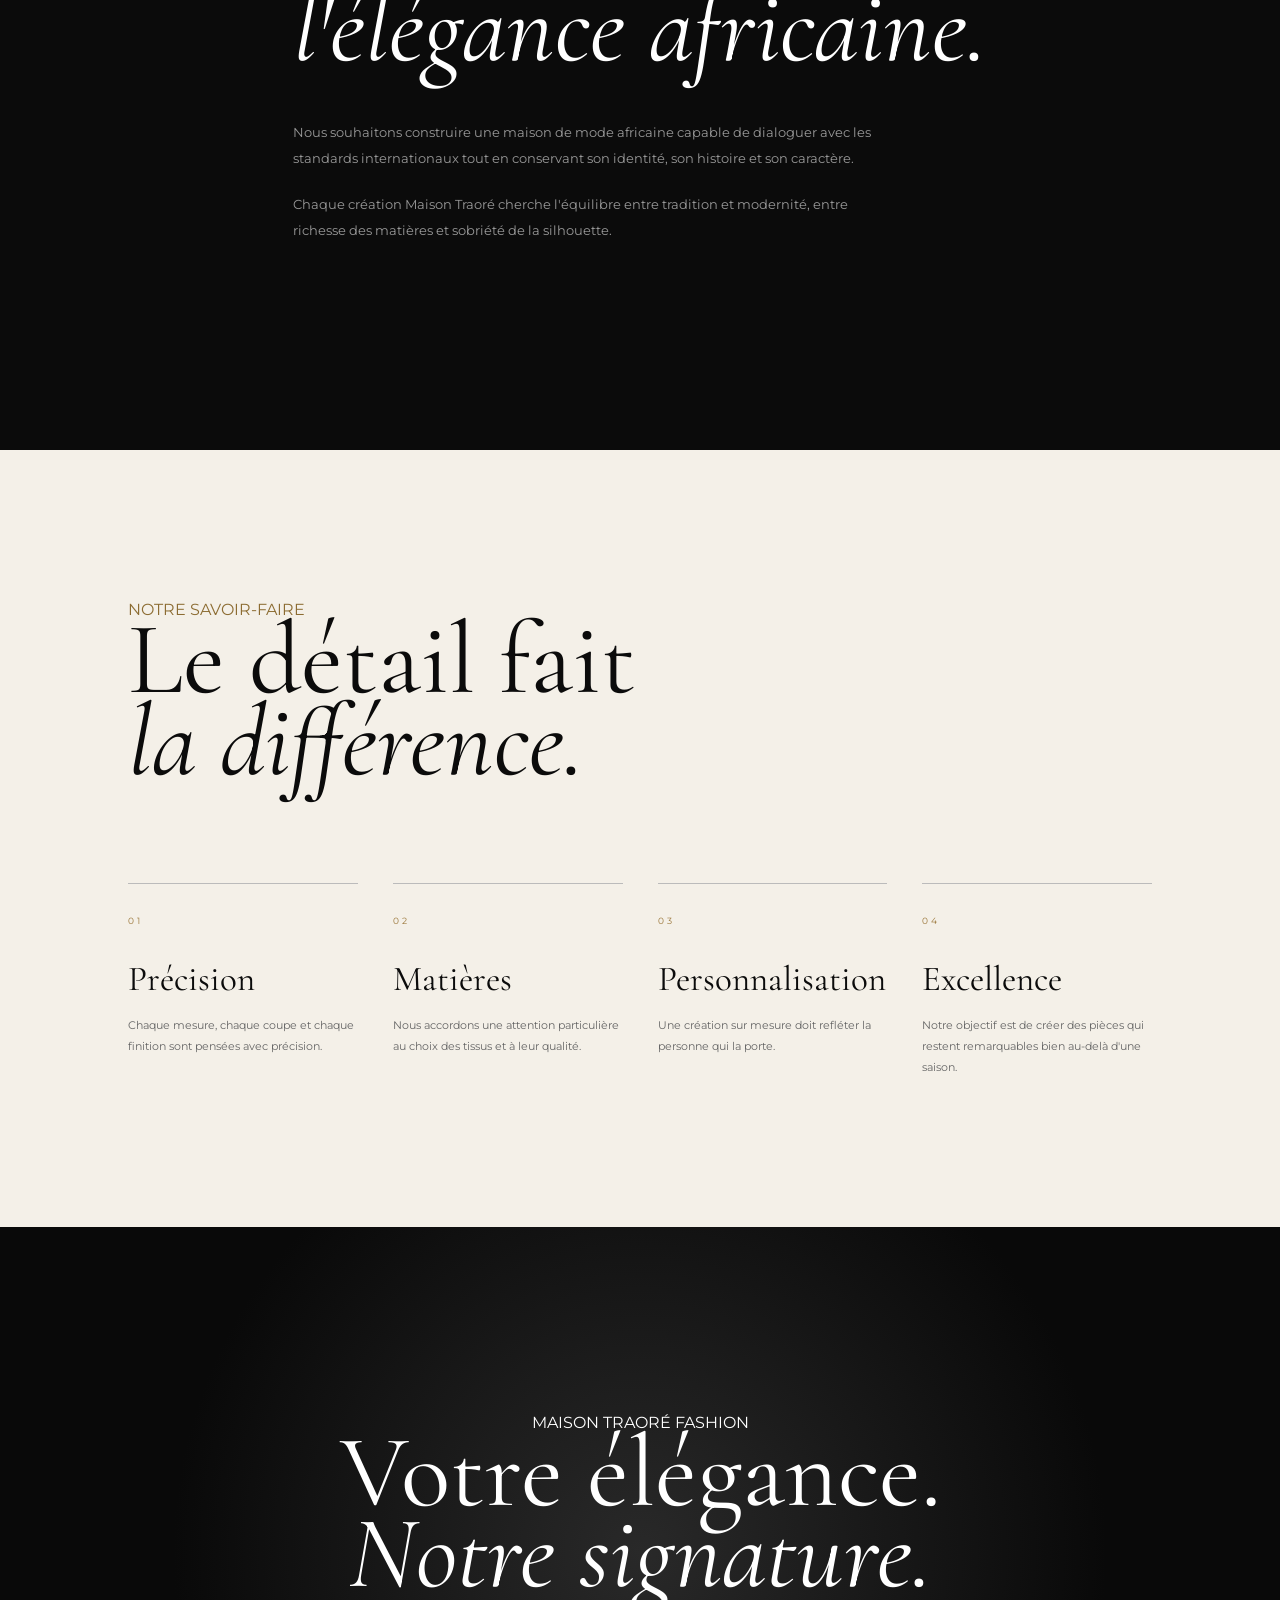
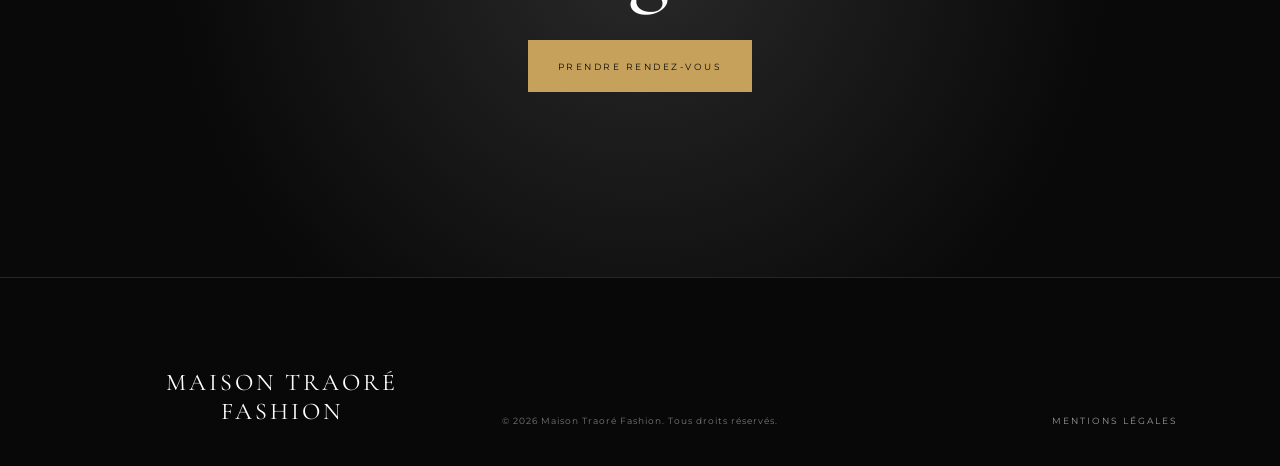
==== commit 5ceeaed2: "Update WhatsApp contact" ====
--- a/about.html
+++ b/about.html
@@ -276,7 +276,7 @@
     </footer>
 
 <a
-    href="https://wa.me/22800000000"
+    href="https://wa.me/22890509669"
     class="whatsapp-float"
     target="_blank"
     aria-label="Contacter Maison Traoré Fashion sur WhatsApp"
--- a/css/style.css
+++ b/css/style.css
@@ -154,88 +154,142 @@
 .hero {
     position: relative;
 
+    min-height: 760px;
     height: 100vh;
-    min-height: 700px;
 
     display: flex;
     align-items: center;
 
     overflow: hidden;
+
+    background: #080808;
 }
 
 .hero-image {
     position: absolute;
-    inset: 0;
+
+    inset: -2%;
 
     background-image: url("../images/hero.jpg");
+
     background-size: cover;
-    background-position: center;
-    
-    transform: scale(1.02);
+
+    background-position: center center;
+
+    transform: scale(1.03);
+
+    transition: transform 1.5s ease;
+}
+
+.hero:hover .hero-image {
+    transform: scale(1.06);
 }
 
 .hero-overlay {
     position: absolute;
+
     inset: 0;
 
     background:
         linear-gradient(
             90deg,
-            rgba(0,0,0,0.85) 0%,
-            rgba(0,0,0,0.45) 45%,
-            rgba(0,0,0,0.15) 100%
+            rgba(5,5,5,0.92) 0%,
+            rgba(5,5,5,0.68) 32%,
+            rgba(5,5,5,0.28) 68%,
+            rgba(5,5,5,0.08) 100%
+        );
+}
+
+.hero-overlay::after {
+    content: "";
+
+    position: absolute;
+
+    inset: 0;
+
+    background:
+        linear-gradient(
+            0deg,
+            rgba(0,0,0,0.45),
+            transparent 35%,
+            rgba(0,0,0,0.15)
         );
 }
 
 .hero-content {
     position: relative;
+
     z-index: 2;
 
     width: min(900px, 90%);
 
     margin-left: 10vw;
 
-    padding-top: 80px;
-}
-
-.eyebrow {
+    padding-top: 70px;
+}
+
+.hero .eyebrow {
+    position: relative;
+
+    padding-left: 55px;
+
     color: var(--gold-light);
 
-    font-size: 9px;
-    font-weight: 500;
-
-    letter-spacing: 4px;
-    text-transform: uppercase;
-
-    margin-bottom: 25px;
+    letter-spacing: 5px;
+}
+
+.hero .eyebrow::before {
+    content: "";
+
+    position: absolute;
+
+    left: 0;
+    top: 50%;
+
+    width: 38px;
+    height: 1px;
+
+    background: var(--gold);
+
+    transform: translateY(-50%);
 }
 
 .hero h1 {
-    font-family: var(--serif);
-
-    font-size: clamp(70px, 9vw, 145px);
-
-    line-height: 0.78;
+    max-width: 900px;
+
+    margin: 0;
+
+    font-family: var(--serif);
+
+    font-size: clamp(72px, 9vw, 145px);
+
+    line-height: 0.76;
 
     font-weight: 400;
 
-    letter-spacing: -4px;
-}
-
-.hero h1 em,
-h2 em {
+    letter-spacing: -5px;
+
+    text-shadow:
+        0 8px 35px rgba(0,0,0,0.25);
+}
+
+.hero h1 em {
     color: var(--gold-light);
+
     font-style: italic;
+
+    font-weight: 300;
 }
 
 .hero-description {
-    max-width: 470px;
-
-    margin-top: 38px;
-
-    color: rgba(255,255,255,0.75);
+    max-width: 480px;
+
+    margin-top: 42px;
+
+    color: rgba(255,255,255,0.72);
 
     font-size: 12px;
+
     line-height: 2;
 
     font-weight: 300;
@@ -243,44 +297,65 @@
 
 .hero-buttons {
     display: flex;
+
     gap: 15px;
 
-    margin-top: 40px;
+    margin-top: 42px;
 }
 
 .button {
+    position: relative;
+
     display: inline-flex;
+
     align-items: center;
+
     justify-content: center;
 
-    min-height: 50px;
-
-    padding: 0 27px;
+    min-height: 52px;
+
+    padding: 0 30px;
 
     font-size: 9px;
-    letter-spacing: 2px;
+
+    letter-spacing: 2.5px;
+
     text-transform: uppercase;
 
-    transition: 0.35s;
+    text-decoration: none;
+
+    transition:
+        transform 0.35s ease,
+        background 0.35s ease,
+        color 0.35s ease;
 }
 
 .button-gold {
     background: var(--gold);
+
     color: var(--black);
 }
 
 .button-gold:hover {
     background: var(--gold-light);
-    transform: translateY(-3px);
+
+    transform: translateY(-4px);
 }
 
 .button-outline {
-    border: 1px solid rgba(255,255,255,0.55);
+    border: 1px solid rgba(255,255,255,0.5);
+
+    color: var(--white);
+
+    background: rgba(255,255,255,0.02);
 }
 
 .button-outline:hover {
     background: var(--white);
+
     color: var(--black);
+
+    transform: translateY(-4px);
 }
 
 .hero-scroll {
@@ -289,89 +364,252 @@
     right: 5vw;
     bottom: 45px;
 
+    z-index: 3;
+
     display: flex;
+
     align-items: center;
+
     gap: 15px;
 
     transform: rotate(90deg);
 }
 
 .hero-scroll span {
+    width: 50px;
+    height: 1px;
+
+    background: var(--gold);
+}
+
+.hero-scroll p {
+    margin: 0;
+
+    color: rgba(255,255,255,0.65);
+
+    font-size: 8px;
+
+    letter-spacing: 3px;
+
+    white-space: nowrap;
+}
+
+
+/* ================= HERO MOBILE ================= */
+
+@media (max-width: 800px) {
+
+    .hero {
+        min-height: 720px;
+
+        height: 100svh;
+    }
+
+    .hero-image {
+        background-position: 58% center;
+    }
+
+    .hero-overlay {
+        background:
+            linear-gradient(
+                90deg,
+                rgba(5,5,5,0.88),
+                rgba(5,5,5,0.35)
+            );
+    }
+
+    .hero-content {
+        width: 86%;
+
+        margin-left: 7vw;
+
+        padding-top: 70px;
+    }
+
+    .hero .eyebrow {
+        padding-left: 42px;
+
+        letter-spacing: 4px;
+    }
+
+    .hero .eyebrow::before {
+        width: 30px;
+    }
+
+    .hero h1 {
+        font-size: clamp(65px, 18vw, 100px);
+
+        letter-spacing: -3px;
+    }
+
+    .hero-description {
+        max-width: 330px;
+
+        margin-top: 30px;
+    }
+
+    .hero-buttons {
+        margin-top: 32px;
+
+        flex-direction: column;
+
+        align-items: flex-start;
+    }
+
+    .hero-buttons .button {
+        min-width: 190px;
+    }
+
+    .hero-scroll {
+        display: none;
+    }
+
+}
+
+/* ================= INTRO ================= */
+
+/* =====================================================
+   LA MAISON / SIGNATURE
+   ===================================================== */
+
+.intro {
+    position: relative;
+
+    min-height: 760px;
+
+    padding: 160px 12vw;
+
+    display: flex;
+
+    justify-content: center;
+
+    align-items: center;
+
+    background: var(--cream);
+
+    color: var(--black);
+
+    overflow: hidden;
+}
+
+
+/* Decorative background detail */
+
+.intro::before {
+    content: "MT";
+
+    position: absolute;
+
+    right: -20px;
+    bottom: -80px;
+
+    font-family: var(--serif);
+
+    font-size: 320px;
+
+    line-height: 1;
+
+    color: rgba(0,0,0,0.035);
+
+    pointer-events: none;
+}
+
+
+/* Section number */
+
+.section-number {
+    position: absolute;
+
+    top: 70px;
+    left: 7vw;
+
+    display: flex;
+
+    align-items: center;
+
+    gap: 15px;
+
+    color: var(--gold);
+
+    font-family: var(--serif);
+
+    font-size: 20px;
+
+    z-index: 2;
+}
+
+.section-number::after {
+    content: "";
+
     width: 45px;
     height: 1px;
 
     background: var(--gold);
 }
 
-.hero-scroll p {
-    font-size: 8px;
-    letter-spacing: 3px;
-}
-
-
-/* ================= INTRO ================= */
-
-.intro {
+
+/* Main content */
+
+.intro-content {
     position: relative;
 
-    min-height: 720px;
-
-    padding: 150px 12vw;
-
-    display: flex;
-    justify-content: center;
-    align-items: center;
-
-    background: var(--cream);
-    color: var(--black);
-}
-
-.section-number {
-    position: absolute;
-
-    top: 70px;
-    left: 7vw;
-
-    color: var(--gold);
-
-    font-family: var(--serif);
-    font-size: 18px;
-}
-
-.intro-content {
-    max-width: 750px;
-}
+    z-index: 2;
+
+    width: min(750px, 100%);
+}
+
+
+/* Eyebrow */
 
 .eyebrow.dark {
     color: #8c6c32;
 }
 
+
+/* Heading */
+
 .intro h2,
 .sur-mesure h2 {
-    font-family: var(--serif);
-
-    font-size: clamp(55px, 7vw, 100px);
-
-    line-height: 0.82;
+    margin: 0 0 45px;
+
+    font-family: var(--serif);
+
+    font-size: clamp(60px, 7vw, 105px);
+
+    line-height: 0.8;
 
     font-weight: 400;
 
-    margin-bottom: 45px;
-}
+    letter-spacing: -2px;
+}
+
+
+/* Body text */
 
 .intro p:not(.eyebrow) {
     max-width: 580px;
 
+    margin-bottom: 18px;
+
     color: #555;
 
     font-size: 13px;
+
     line-height: 2;
 
-    margin-bottom: 18px;
-}
+    font-weight: 300;
+}
+
+
+/* Editorial link */
 
 .text-link {
+    position: relative;
+
     display: inline-flex;
+
+    align-items: center;
+
     gap: 20px;
 
     margin-top: 25px;
@@ -380,16 +618,70 @@
 
     border-bottom: 1px solid var(--black);
 
+    color: var(--black);
+
     font-size: 9px;
-    letter-spacing: 2px;
+
+    letter-spacing: 2.5px;
+
     text-transform: uppercase;
+
+    text-decoration: none;
+
+    transition:
+        gap 0.3s ease,
+        color 0.3s ease;
 }
 
 .text-link span {
     color: var(--gold);
-    font-size: 15px;
-}
-
+
+    font-size: 16px;
+
+    transition: transform 0.3s ease;
+}
+
+.text-link:hover {
+    gap: 27px;
+
+    color: var(--gold);
+}
+
+.text-link:hover span {
+    transform: translateX(5px);
+}
+
+
+/* ================= MOBILE ================= */
+
+@media (max-width: 800px) {
+
+    .intro {
+        min-height: 650px;
+
+        padding: 110px 8vw;
+    }
+
+    .section-number {
+        top: 45px;
+        left: 8vw;
+    }
+
+    .intro::before {
+        right: -20px;
+        bottom: -40px;
+
+        font-size: 200px;
+    }
+
+    .intro h2,
+    .sur-mesure h2 {
+        font-size: 65px;
+
+        letter-spacing: -1px;
+    }
+
+}
 
 /* ================= COLLECTIONS ================= */
 
@@ -2241,3 +2533,198 @@
     }
 
 }
+/* =====================================================
+   ATELIER LOCATION
+   ===================================================== */
+
+.location-section {
+    display: grid;
+
+    grid-template-columns: 0.8fr 1.2fr;
+
+    min-height: 650px;
+
+    background: var(--cream);
+
+    color: var(--black);
+}
+
+.location-content {
+    padding: 100px 8vw;
+
+    display: flex;
+
+    flex-direction: column;
+
+    justify-content: center;
+
+    align-items: flex-start;
+}
+
+.location-content h2 {
+    margin: 20px 0 35px;
+
+    font-family: var(--serif);
+
+    font-size: clamp(60px, 7vw, 100px);
+
+    line-height: 0.8;
+
+    font-weight: 400;
+}
+
+.location-content > p:not(.eyebrow) {
+    max-width: 420px;
+
+    margin-bottom: 40px;
+
+    color: #666;
+
+    font-size: 12px;
+
+    line-height: 1.9;
+}
+
+.location-map {
+    min-height: 650px;
+
+    background: #ddd;
+}
+
+.location-map iframe {
+    display: block;
+
+    width: 100%;
+    height: 100%;
+
+    min-height: 650px;
+
+    border: 0;
+
+    filter: grayscale(100%);
+}
+
+
+/* ================= MOBILE ================= */
+
+@media (max-width: 800px) {
+
+    .location-section {
+        grid-template-columns: 1fr;
+    }
+
+    .location-content {
+        padding: 100px 8vw;
+    }
+
+    .location-content h2 {
+        font-size: 65px;
+    }
+
+    .location-map {
+        min-height: 450px;
+    }
+
+    .location-map iframe {
+        min-height: 450px;
+    }
+
+}
+/* =====================================================
+   LUXURY FOOTER
+   ===================================================== */
+
+.footer {
+    position: relative;
+
+    padding: 90px 8vw 40px;
+
+    display: grid;
+
+    grid-template-columns: 1fr auto 1fr;
+
+    align-items: end;
+
+    gap: 40px;
+
+    background: #080808;
+
+    border-top: 1px solid rgba(255,255,255,0.12);
+
+    color: var(--white);
+}
+
+.footer-logo {
+    font-family: var(--serif);
+
+    font-size: 24px;
+
+    letter-spacing: 3px;
+}
+
+.footer p {
+    margin: 0;
+
+    color: #777;
+
+    font-size: 9px;
+
+    letter-spacing: 1px;
+
+    text-align: center;
+}
+
+.footer > a {
+    justify-self: end;
+
+    color: #999;
+
+    font-size: 9px;
+
+    letter-spacing: 2px;
+
+    text-transform: uppercase;
+
+    text-decoration: none;
+
+    transition: color 0.3s ease;
+}
+
+.footer > a:hover {
+    color: var(--gold);
+}
+
+
+/* ================= FOOTER MOBILE ================= */
+
+@media (max-width: 800px) {
+
+    .footer {
+        padding: 70px 8vw 35px;
+
+        display: flex;
+
+        flex-direction: column;
+
+        align-items: center;
+
+        justify-content: center;
+
+        gap: 22px;
+
+        text-align: center;
+    }
+
+    .footer-logo {
+        font-size: 21px;
+    }
+
+    .footer p {
+        line-height: 1.7;
+    }
+
+    .footer > a {
+        justify-self: auto;
+    }
+
+}
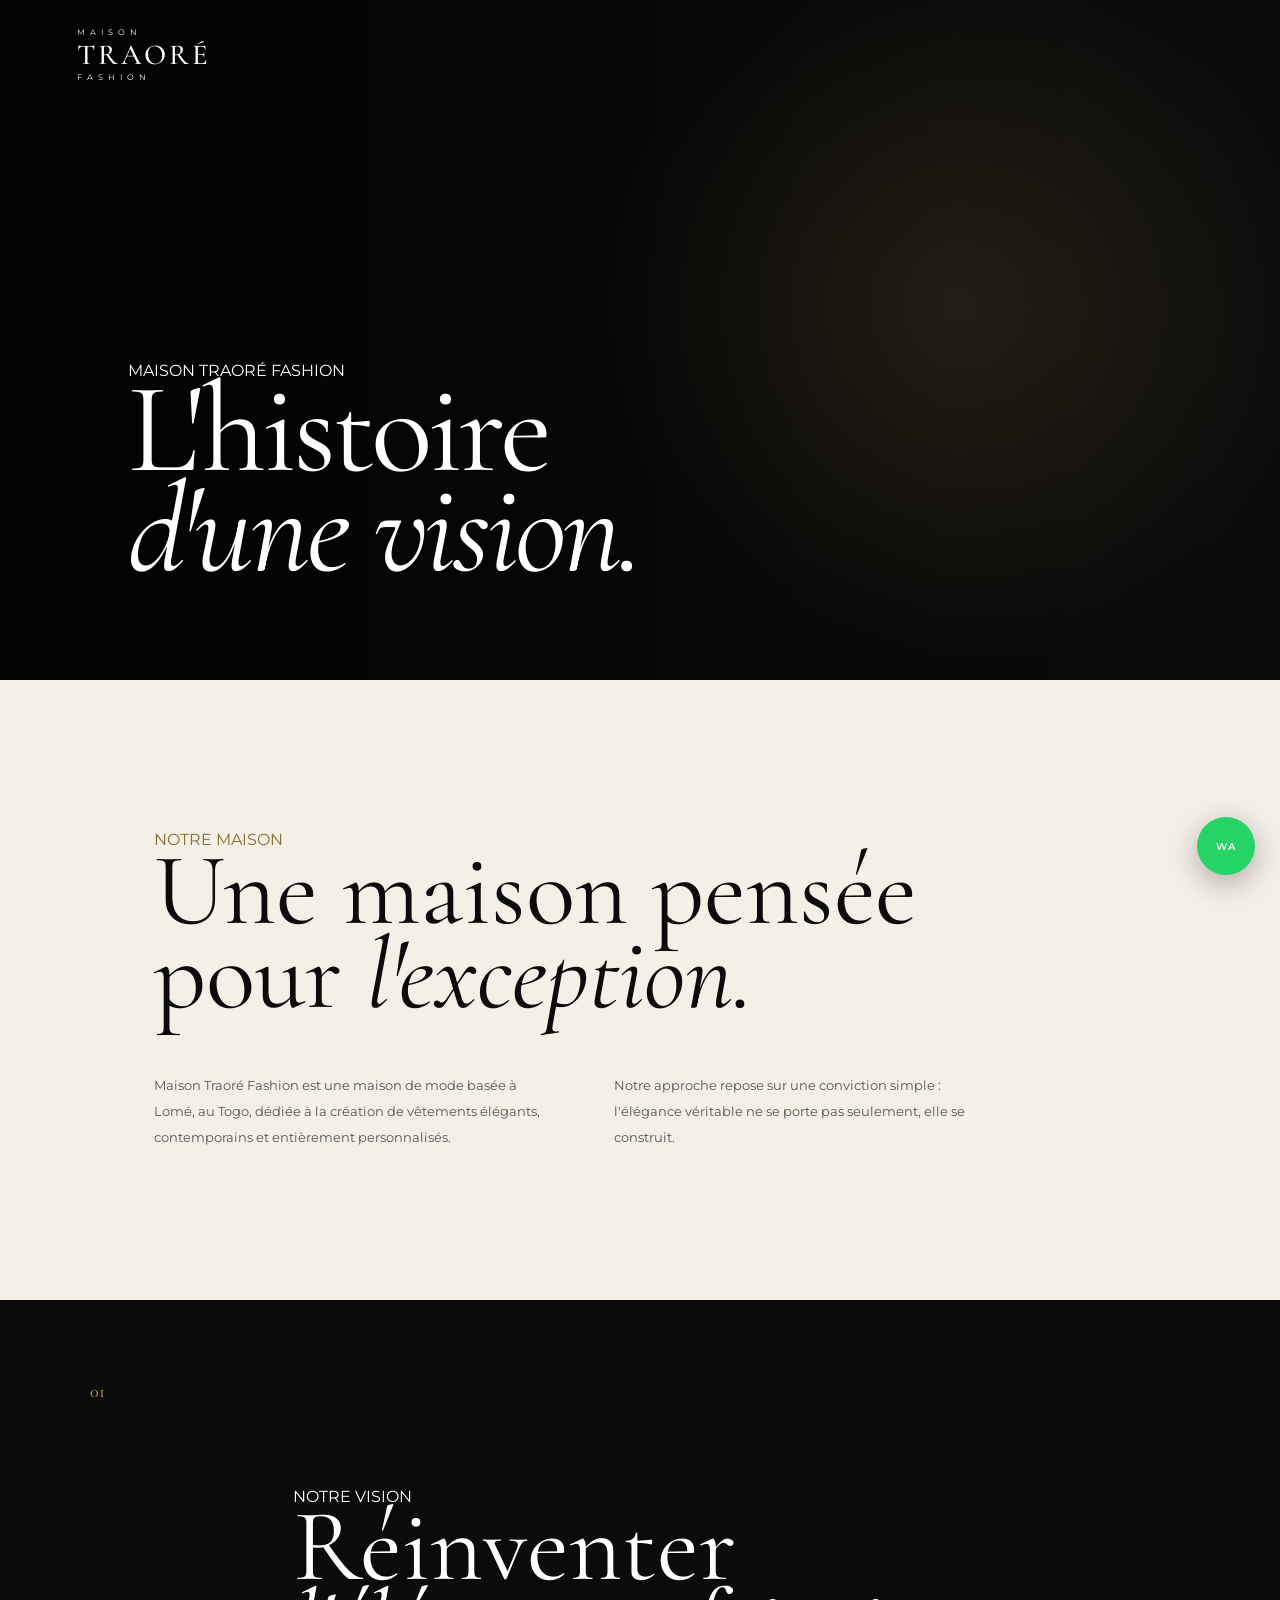
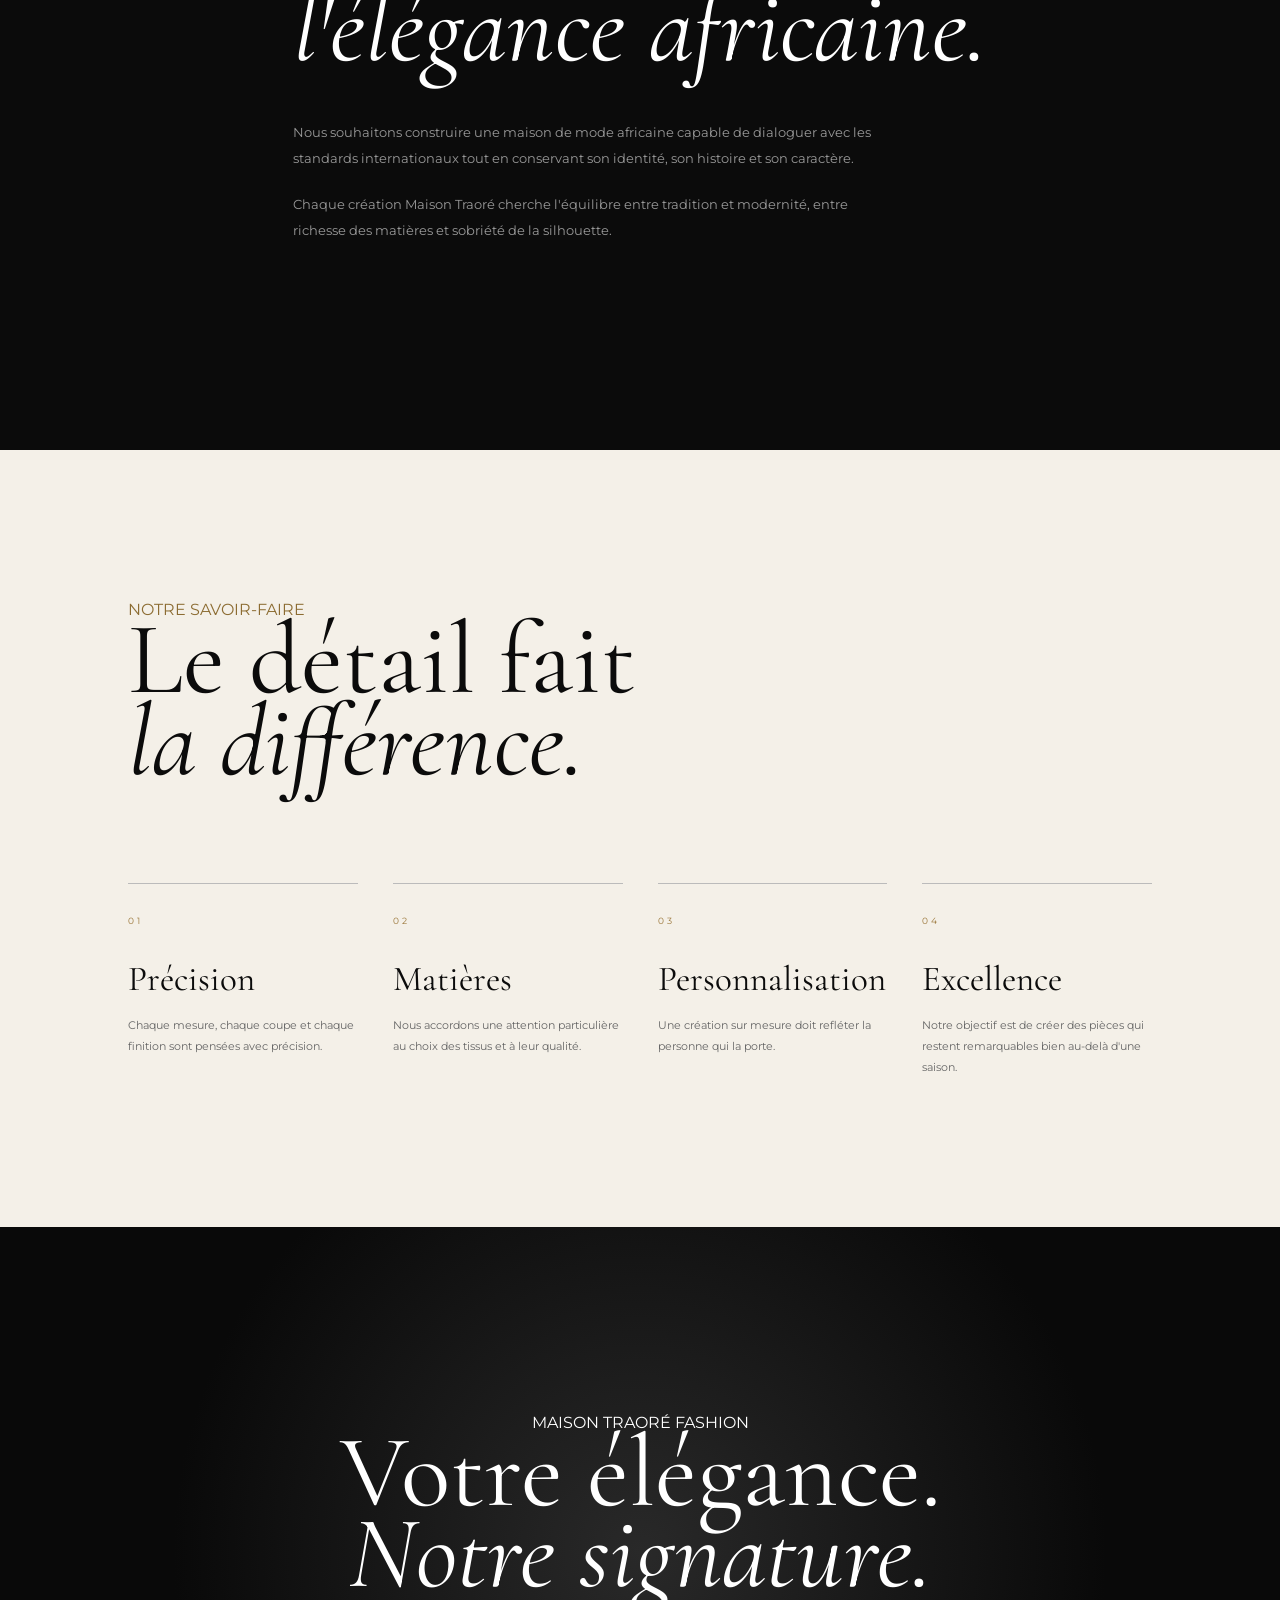
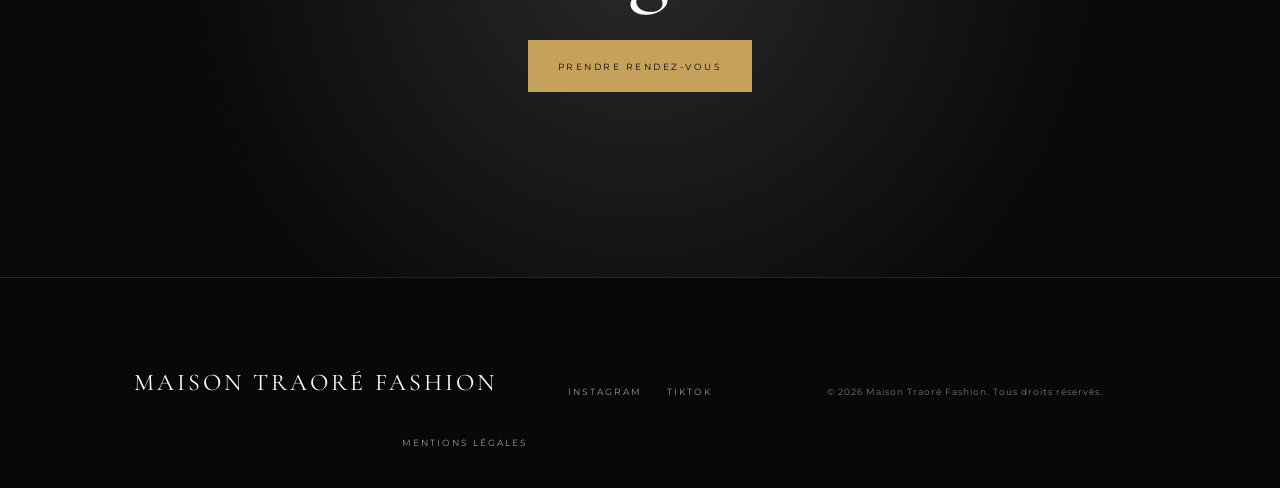
==== commit 9e41abfc: "Update Maison page footer" ====
--- a/about.html
+++ b/about.html
@@ -261,19 +261,39 @@
 
     <footer class="footer">
 
-        <div class="footer-logo">
-            MAISON TRAORÉ FASHION
-        </div>
-
-        <p>
-            © 2026 Maison Traoré Fashion. Tous droits réservés.
-        </p>
-
-        <a href="mentions-legales.html">
-            Mentions légales
+    <div class="footer-logo">
+        MAISON TRAORÉ FASHION
+    </div>
+
+    <div class="footer-social">
+
+        <a
+            href="https://www.instagram.com/maison_traore/"
+            target="_blank"
+            rel="noopener noreferrer"
+        >
+            Instagram
         </a>
 
-    </footer>
+        <a
+            href="https://www.tiktok.com/@togo.boy228"
+            target="_blank"
+            rel="noopener noreferrer"
+        >
+            TikTok
+        </a>
+
+    </div>
+
+    <p>
+        © 2026 Maison Traoré Fashion. Tous droits réservés.
+    </p>
+
+    <a href="mentions-legales.html">
+        Mentions légales
+    </a>
+
+</footer>
 
 <a
     href="https://wa.me/22890509669"
--- a/css/style.css
+++ b/css/style.css
@@ -2728,3 +2728,41 @@
     }
 
 }
+/* ================= FOOTER SOCIAL ================= */
+
+.footer-social {
+    display: flex;
+
+    align-items: center;
+
+    gap: 25px;
+}
+
+.footer-social a {
+    color: #999;
+
+    font-size: 9px;
+
+    letter-spacing: 2px;
+
+    text-transform: uppercase;
+
+    text-decoration: none;
+
+    transition: color 0.3s ease;
+}
+
+.footer-social a:hover {
+    color: var(--gold);
+}
+
+
+/* MOBILE */
+
+@media (max-width: 800px) {
+
+    .footer-social {
+        gap: 20px;
+    }
+
+}
